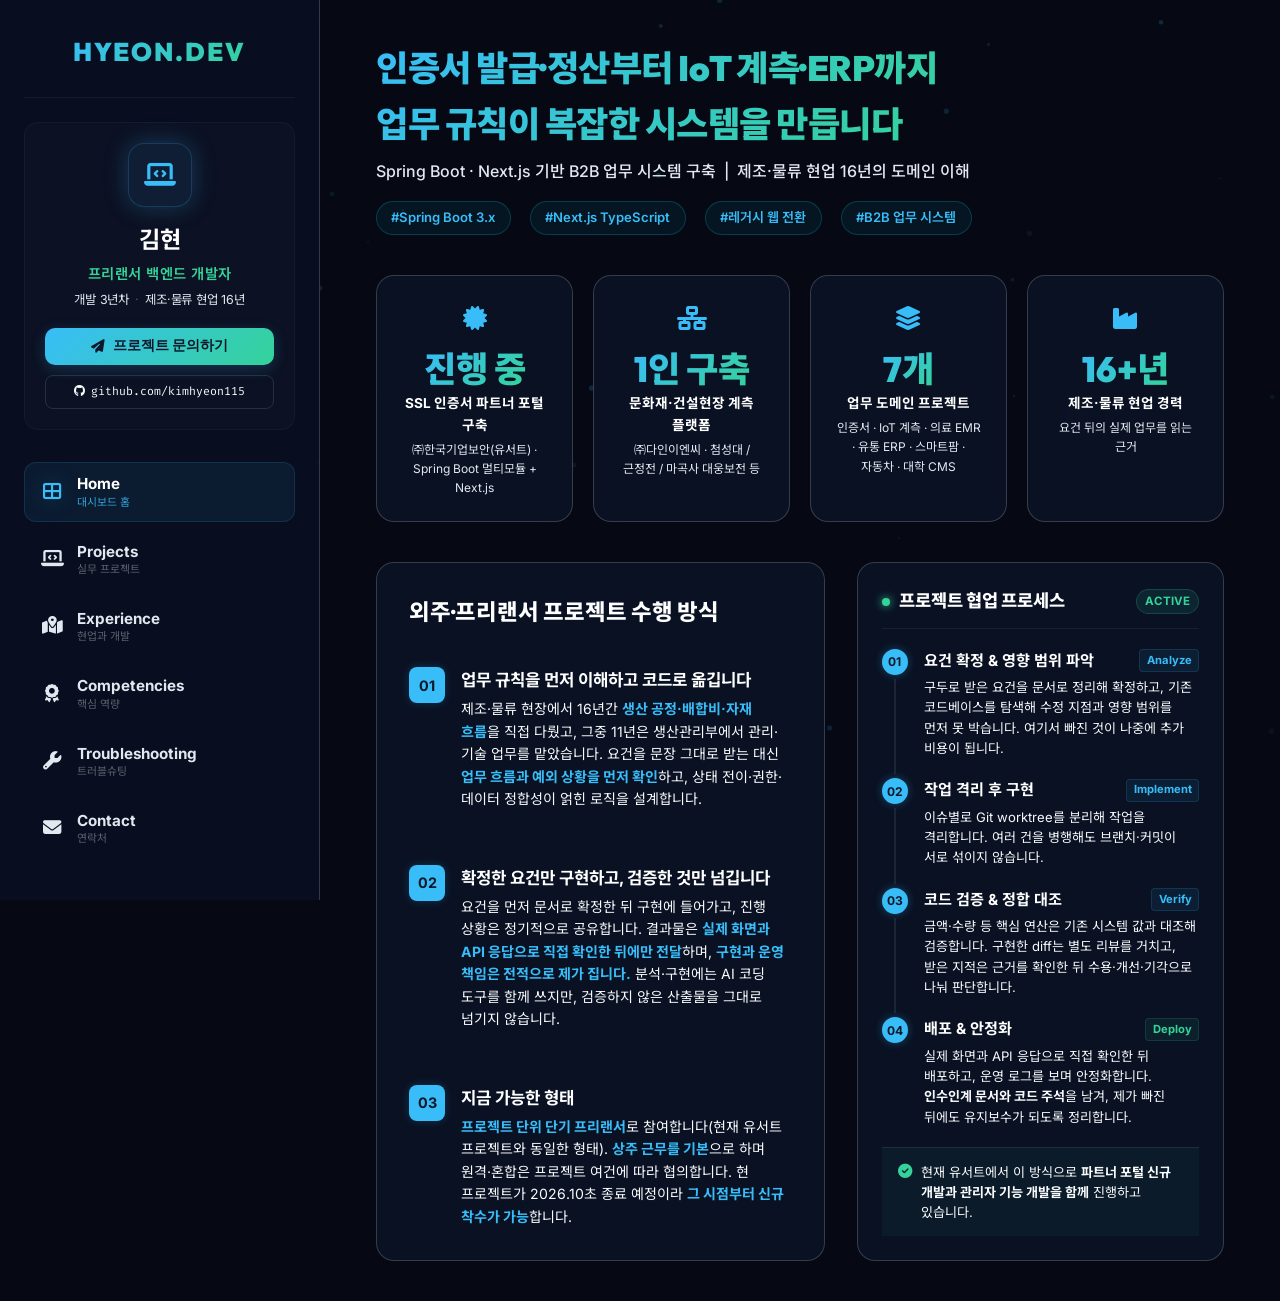
==== freelance.html @ 04245678 "feat: 프리랜서 수주용 포트폴리오 공개 및 루트 이동 대상 전환 - freelance.html: 프리랜서 수주용 포트폴리오를 공개한다.   정규직 지원용(fulltime.htm" ====
<!DOCTYPE html>
<html lang="ko">
<head>
    <meta charset="UTF-8">
    <meta name="viewport" content="width=device-width, initial-scale=1.0">
    <title>업무 시스템 백엔드 개발자 김현 · 프리랜서 포트폴리오</title>
    <!-- Google Fonts: Inter & Outfit & Noto Sans KR -->
    <link rel="preconnect" href="https://fonts.googleapis.com">
    <link rel="preconnect" href="https://fonts.gstatic.com" crossorigin>
    <link href="https://fonts.googleapis.com/css2?family=Inter:wght@300;400;500;600;700&family=Noto+Sans+KR:wght@300;400;500;700&family=Outfit:wght@400;600;800&display=swap" rel="stylesheet">
    <!-- FontAwesome for Icons -->
    <link rel="stylesheet" href="https://cdnjs.cloudflare.com/ajax/libs/font-awesome/6.4.0/css/all.min.css">
    <meta name="description" content="제조·물류 현업 16년의 도메인 이해를 바탕으로 Spring Boot·Next.js 기반 B2B 업무 시스템을 구축하는 프리랜서 백엔드 개발자 김현입니다. ERP·MES·IoT 계측·레거시 웹 전환 프로젝트를 수행합니다.">
    <link rel="canonical" href="https://kimhyeon115.github.io/portfolio/freelance.html">
    <link rel="stylesheet" href="style.css?v=8.8">
</head>
<body>
    <!-- Background Canvas for Neural Network Effect -->
    <canvas id="neural-canvas"></canvas>

    <!-- Mobile Sidebar Backdrop (dim overlay behind open sidebar) -->
    <div class="mobile-sidebar-backdrop"></div>

    <!-- App Container -->
    <div class="app-container">
        
        <!-- Sidebar -->
        <aside class="sidebar">
            <div class="sidebar-logo-area">
                <div class="profile-logo">HYEON.DEV</div>
            </div>
            
            <div class="sidebar-profile">
                <div class="profile-avatar-box">
                    <i class="fas fa-laptop-code"></i>
                </div>
                <div class="profile-name">김현</div>
                <div class="profile-title">프리랜서 백엔드 개발자</div>
                <div class="profile-career">개발 3년차 <span>·</span> 제조·물류 현업 16년</div>
                <button id="email-inquiry-btn" class="sidebar-download-btn">
                    <i class="fas fa-paper-plane"></i> 프로젝트 문의하기
                </button>
                <a href="https://github.com/kimhyeon115" target="_blank" rel="noopener noreferrer" class="sidebar-github-link">
                    <i class="fab fa-github"></i> github.com/kimhyeon115
                </a>
            </div>
            
            <nav class="sidebar-menu">
                <a href="#hero" class="menu-link active">
                    <i class="fas fa-th-large"></i>
                    <span>
                        Home
                        <small>대시보드 홈</small>
                    </span>
                </a>
                <a href="#projects" class="menu-link">
                    <i class="fas fa-laptop-code"></i>
                    <span>
                        Projects
                        <small>실무 프로젝트</small>
                    </span>
                </a>
                <a href="#domain" class="menu-link">
                    <i class="fas fa-map-marked-alt"></i>
                    <span>
                        Experience
                        <small>현업과 개발</small>
                    </span>
                </a>
                <a href="#competencies" class="menu-link">
                    <i class="fas fa-award"></i>
                    <span>
                        Competencies
                        <small>핵심 역량</small>
                    </span>
                </a>
                <a href="#growth" class="menu-link">
                    <i class="fas fa-wrench"></i>
                    <span>
                        Troubleshooting
                        <small>트러블슈팅</small>
                    </span>
                </a>
                <a href="#contact" class="menu-link">
                    <i class="fas fa-envelope"></i>
                    <span>
                        Contact
                        <small>연락처</small>
                    </span>
                </a>
            </nav>
        </aside>

        <!-- Right Main Content Area -->
        <main class="main-content">
            
            <!-- Mobile Header / Top Bar -->
            <header class="mobile-topbar">
                <div class="mobile-logo">HYEON.DEV</div>
                <button class="mobile-menu-toggle">
                    <i class="fas fa-bars"></i>
                </button>
            </header>

            <!-- Page 1: Dashboard Home -->
            <section id="hero" class="content-section active">
                <div class="section-header">
                    <h1 class="section-title">인증서 발급·정산부터 IoT 계측·ERP까지<br>업무 규칙이 복잡한 시스템을 만듭니다</h1>
                    <div class="section-subtitle">Spring Boot · Next.js 기반 B2B 업무 시스템 구축 &nbsp;|&nbsp; 제조·물류 현업 16년의 도메인 이해</div>
                    <div class="badge-container" style="margin-top: 1rem;">
                        <span class="tag-badge">#Spring Boot 3.x</span>
                        <span class="tag-badge">#Next.js TypeScript</span>
                        <span class="tag-badge">#레거시 웹 전환</span>
                        <span class="tag-badge">#B2B 업무 시스템</span>
                    </div>
                </div>

                <!-- KPI stats-grid (4 cards) -->
                <div class="stats-grid">
                    <div class="stat-card glass-card">
                        <div class="stat-icon"><i class="fas fa-certificate"></i></div>
                        <div class="stat-number">진행 중</div>
                        <div class="stat-label">SSL 인증서 파트너 포털 구축</div>
                        <div class="stat-desc">㈜한국기업보안(유서트) · Spring Boot 멀티모듈 + Next.js</div>
                    </div>
                    <div class="stat-card glass-card">
                        <div class="stat-icon"><i class="fas fa-network-wired"></i></div>
                        <div class="stat-number">1인 구축</div>
                        <div class="stat-label">문화재·건설현장 계측 플랫폼</div>
                        <div class="stat-desc">㈜다인이엔씨 · 첨성대 / 근정전 / 마곡사 대웅보전 등</div>
                    </div>
                    <div class="stat-card glass-card">
                        <div class="stat-icon"><i class="fas fa-layer-group"></i></div>
                        <div class="stat-number">7개</div>
                        <div class="stat-label">업무 도메인 프로젝트</div>
                        <div class="stat-desc">인증서 · IoT 계측 · 의료 EMR · 유통 ERP · 스마트팜 · 자동차 · 대학 CMS</div>
                    </div>
                    <div class="stat-card glass-card">
                        <div class="stat-icon"><i class="fas fa-industry"></i></div>
                        <div class="stat-number">16+년</div>
                        <div class="stat-label">제조·물류 현업 경력</div>
                        <div class="stat-desc">요건 뒤의 실제 업무를 읽는 근거</div>
                    </div>
                </div>

                <!-- Home Split Section (Strategy & Roadmap) -->
                <div class="home-split">
                    <!-- Left: Core Strategy Card -->
                    <div class="branding-card glass-card">
                        <h3>외주·프리랜서 프로젝트 수행 방식</h3>
                        <div class="strategy-list">
                            <div class="strategy-item">
                                <div class="strat-number-badge">01</div>
                                <div class="strategy-item-details">
                                    <h4>업무 규칙을 먼저 이해하고 코드로 옮깁니다</h4>
                                    <p>제조·물류 현장에서 16년간 <strong>생산 공정·배합비·자재 흐름</strong>을 직접 다뤘고, 그중 11년은 생산관리부에서 관리·기술 업무를 맡았습니다. 요건을 문장 그대로 받는 대신 <strong>업무 흐름과 예외 상황을 먼저 확인</strong>하고, 상태 전이·권한·데이터 정합성이 얽힌 로직을 설계합니다.</p>
                                </div>
                            </div>
                            <div class="strategy-item">
                                <div class="strat-number-badge">02</div>
                                <div class="strategy-item-details">
                                    <h4>확정한 요건만 구현하고, 검증한 것만 넘깁니다</h4>
                                    <p>요건을 먼저 문서로 확정한 뒤 구현에 들어가고, 진행 상황은 정기적으로 공유합니다. 결과물은 <strong>실제 화면과 API 응답으로 직접 확인한 뒤에만 전달</strong>하며, <strong>구현과 운영 책임은 전적으로 제가 집니다.</strong> 분석·구현에는 AI 코딩 도구를 함께 쓰지만, 검증하지 않은 산출물을 그대로 넘기지 않습니다.</p>
                                </div>
                            </div>
                            <div class="strategy-item">
                                <div class="strat-number-badge">03</div>
                                <div class="strategy-item-details">
                                    <h4>지금 가능한 형태</h4>
                                    <p><strong>프로젝트 단위 단기 프리랜서</strong>로 참여합니다(현재 유서트 프로젝트와 동일한 형태). <strong>상주 근무를 기본</strong>으로 하며 원격·혼합은 프로젝트 여건에 따라 협의합니다. 현 프로젝트가 2026.10초 종료 예정이라 <strong>그 시점부터 신규 착수가 가능</strong>합니다.</p>
                                </div>
                            </div>
                        </div>
                    </div>

                    <!-- Right: Interactive Roadmap Widget -->
                    <div class="roadmap-widget glass-card">
                        <div class="roadmap-header">
                            <div class="roadmap-status-dot"></div>
                            <h4>프로젝트 협업 프로세스</h4>
                            <span class="roadmap-badge">Active</span>
                        </div>
                        <div class="roadmap-body">
                            <div class="roadmap-step">
                                <div class="step-icon-col">
                                    <div class="step-num-circle done">01</div>
                                    <div class="step-connector"></div>
                                </div>
                                <div class="step-content">
                                    <div class="step-header-row">
                                        <h5>요건 확정 &amp; 영향 범위 파악</h5>
                                        <span class="status-pill status-done">Analyze</span>
                                    </div>
                                    <p>구두로 받은 요건을 문서로 정리해 확정하고, 기존 코드베이스를 탐색해 수정 지점과 영향 범위를 먼저 못 박습니다. 여기서 빠진 것이 나중에 추가 비용이 됩니다.</p>
                                </div>
                            </div>
                            <div class="roadmap-step">
                                <div class="step-icon-col">
                                    <div class="step-num-circle done">02</div>
                                    <div class="step-connector"></div>
                                </div>
                                <div class="step-content">
                                    <div class="step-header-row">
                                        <h5>작업 격리 후 구현</h5>
                                        <span class="status-pill status-done">Implement</span>
                                    </div>
                                    <p>이슈별로 Git worktree를 분리해 작업을 격리합니다. 여러 건을 병행해도 브랜치·커밋이 서로 섞이지 않습니다.</p>
                                </div>
                            </div>
                            <div class="roadmap-step">
                                <div class="step-icon-col">
                                    <div class="step-num-circle done">03</div>
                                    <div class="step-connector"></div>
                                </div>
                                <div class="step-content">
                                    <div class="step-header-row">
                                        <h5>코드 검증 &amp; 정합 대조</h5>
                                        <span class="status-pill status-done">Verify</span>
                                    </div>
                                    <p>금액·수량 등 핵심 연산은 기존 시스템 값과 대조해 검증합니다. 구현한 diff는 별도 리뷰를 거치고, 받은 지적은 근거를 확인한 뒤 수용·개선·기각으로 나눠 판단합니다.</p>
                                </div>
                            </div>
                            <div class="roadmap-step">
                                <div class="step-icon-col">
                                    <div class="step-num-circle done">04</div>
                                </div>
                                <div class="step-content">
                                    <div class="step-header-row">
                                        <h5>배포 &amp; 안정화</h5>
                                        <span class="status-pill status-ready">Deploy</span>
                                    </div>
                                    <p>실제 화면과 API 응답으로 직접 확인한 뒤 배포하고, 운영 로그를 보며 안정화합니다. <strong>인수인계 문서와 코드 주석</strong>을 남겨, 제가 빠진 뒤에도 유지보수가 되도록 정리합니다.</p>
                                </div>
                            </div>
                        </div>
                        <div class="pipeline-outcome">
                            <i class="fas fa-circle-check"></i>
                            <p>현재 유서트에서 이 방식으로 <strong>파트너 포털 신규 개발과 관리자 기능 개발을 함께</strong> 진행하고 있습니다.</p>
                        </div>
                    </div>
                </div>
            </section>

            <!-- Page 2: Competencies & Skills -->
            <section id="competencies" class="content-section">
                <div class="section-header">
                    <h2 class="section-title">Competencies & Skills</h2>
                    <div class="section-subtitle">복잡한 업무 규칙을 다루는 개발 역량과 AI 기반 작업 방식</div>
                </div>

                <div class="competency-grid">
                    <div class="competency-card glass-card">
                        <div class="comp-icon-box"><i class="fas fa-diagram-project"></i></div>
                        <div class="comp-details">
                            <h4>상태 전이·권한 분기 설계 (B2B 플랫폼)</h4>
                            <p>SSL/TLS 인증서 발급·갱신·정산처럼 <strong>진행 단계와 권한에 따라 처리 흐름이 달라지는 업무</strong>를 Spring Boot 멀티모듈 구조로 구현합니다. 외부 인증기관 연동 상태와 내부 주문 상태를 분리해 판정 기준을 한 곳에 두고, 여러 화면에 걸쳐 어긋나던 값은 서비스·SQL 계층까지 추적해 기준을 일치시킵니다.</p>
                        </div>
                    </div>
                    <div class="competency-card glass-card">
                        <div class="comp-icon-box"><i class="fas fa-robot"></i></div>
                        <div class="comp-details">
                            <h4>인수인계 없는 시스템 파악·복원</h4>
                            <p>외주는 대개 <strong>남이 만든 것을 이어받는 일</strong>입니다. 설계 명세도 인수인계도 없는 상태를 여러 번 겪었습니다 — EMR은 원본 C# 로직과 대조해 동작하지 않던 코드를 복구했고, ERP는 <strong>원본 소스가 없어 실행 프로그램을 직접 조작해 보며</strong> 업무 규칙을 되살렸습니다. 문서가 없다는 전제로 접근합니다.</p>
                        </div>
                    </div>
                    <div class="competency-card glass-card">
                        <div class="comp-icon-box"><i class="fas fa-industry"></i></div>
                        <div class="comp-details">
                            <h4>현업 도메인 시너지 (제조·물류/B2B)</h4>
                            <p>제조 현장 생산과 물류센터 입출고를 직접 수행하고, <strong>생산관리부에서 11년간 생산·관리·기술 업무</strong>를 맡았습니다. 그래서 현업이 쓰는 용어와 공정 순서를 통역 없이 이해하고, 설비 엔지니어·현장 담당자와 바로 이야기가 됩니다. 요건을 문장으로만 받지 않고 <strong>실제 사용자가 그 화면에서 무엇을 하는지</strong>를 기준으로 로직을 설계합니다.</p>
                        </div>
                    </div>
                    <div class="competency-card glass-card">
                        <div class="comp-icon-box"><i class="fas fa-database"></i></div>
                        <div class="comp-details">
                            <h4>데이터 아키텍처 및 쿼리 최적화</h4>
                            <p>비정규화된 대용량 센서·계측 데이터베이스를 정규화된 관계형 모델로 재설계하여 <strong>데이터 정합성을 확보</strong>합니다. 복합 인덱스(Composite Index) 및 실행 계획 분석을 통해 대용량 수치 조회 쿼리의 응답 시간을 크게 단축합니다.</p>
                        </div>
                    </div>
                    <div class="competency-card glass-card">
                        <div class="comp-icon-box"><i class="fas fa-network-wired"></i></div>
                        <div class="comp-details">
                            <h4>분산 수집 및 인프라 현대화</h4>
                            <p>현장 계측 PC와 LTE 로거에 흩어져 있는 원천 데이터를 <strong>Node-RED 기반 ETL 파이프라인</strong>으로 수집·파싱해 수집 API로 넘기는 구조를 구축했습니다. 설비에서 넘어오는 <strong>16진수 raw 데이터를 프로토콜 규칙에 따라 변환</strong>하고, 중복·예외 상황에서도 적재가 끊기지 않도록 처리합니다. Nginx 멀티테넌시로 현장별 개별 배포 구조를 단일 패키지로 통합했습니다.</p>
                        </div>
                    </div>
                    <div class="competency-card glass-card">
                        <div class="comp-icon-box"><i class="fas fa-sync-alt"></i></div>
                        <div class="comp-details">
                            <h4>레거시 현대화 및 웹 마이그레이션</h4>
                            <p>C# 데스크톱 프로그램과 구조가 복잡한 JSP 레거시를 <strong>Spring Boot·Node.js 등 표준 웹 아키텍처로 전환</strong>합니다. 특정 PC 환경에 묶여 있던 클라이언트를 <strong>브라우저에서 동작하는 웹으로 이관</strong>하고, 현장별로 따로 배포하던 구조는 <strong>Nginx 멀티테넌시 단일 패키지로 통합</strong>했습니다. 전환 후에는 기존 시스템의 결과와 <strong>값을 대조해 정합성을 확인</strong>한 뒤 넘깁니다.</p>
                        </div>
                    </div>
                    <div class="competency-card glass-card">
                        <div class="comp-icon-box"><i class="fas fa-calculator"></i></div>
                        <div class="comp-details">
                            <h4>정밀 정산 및 비즈니스 트랜잭션 설계</h4>
                            <p>의료 수가 수납, 인증서 발급·공급가 정산처럼 원 단위가 정확히 맞아야 하는 트랜잭션을 설계합니다. <strong>부동 소수점 대신 고정 소수점(Decimal) 타입</strong>을 적용하고, 이미 확정된 금액은 재계산 대신 원천 값을 그대로 사용해 누적 오차가 생기지 않도록 설계합니다.</p>
                        </div>
                    </div>
                    <div class="competency-card glass-card">
                        <div class="comp-icon-box"><i class="fas fa-shield-alt"></i></div>
                        <div class="comp-details">
                            <h4>서버 보안 및 민감정보 노출 통제</h4>
                            <p>Fail2ban과 방화벽 정책을 연동해 포트 스캔·Brute-Force 등 반복 접근을 <strong>로그 패턴 기반으로 탐지·차단</strong>하고, 액세스 로그 분석으로 비정상 호출 급증 인시던트에 대응합니다. 계정이 하드코딩돼 있던 레거시를 <strong>DB 기반 인증으로 전환하고, 모든 요청에 인터셉터 접근 통제를 직접 구현</strong>했으며, <strong>API 응답 직렬화 단계에 개인정보 마스킹 계층</strong>을 두어 민감 정보 노출 경로를 차단했습니다.</p>
                        </div>
                    </div>
                </div>

                <div class="skills-title-bar">Technical Stacks</div>
                <div class="skills-grid">
                    <div class="skill-category-card glass-card">
                        <div class="category-header">
                            <span class="category-indicator backend"></span>
                            <h4>Backend</h4>
                        </div>
                        <p class="category-desc">Java/Spring Boot 및 Node.js 기반 비즈니스 로직 및 API 설계</p>
                        <div class="skills-list">
                            <span class="skill-chip"><i class="fab fa-java color-java"></i> Java</span>
                            <span class="skill-chip"><i class="fas fa-leaf color-spring"></i> Spring Boot</span>
                            <span class="skill-chip"><i class="fab fa-node-js color-node"></i> Node.js (Express)</span>
                            <span class="skill-chip">MyBatis</span>
                            <span class="skill-chip">JPA (개인 프로젝트)</span>
                            <span class="skill-chip"><i class="fab fa-python color-python"></i> Python (교육 과정)</span>
                            <span class="skill-chip">RESTful API</span>
                            <span class="skill-chip"><i class="fab fa-windows color-csharp"></i> C# 소스 분석</span>
                            <span class="skill-chip">Maven</span>
                            <span class="skill-chip">JSP</span>
                        </div>
                    </div>
                    <div class="skill-category-card glass-card">
                        <div class="category-header">
                            <span class="category-indicator database"></span>
                            <h4>Database & Storage</h4>
                        </div>
                        <p class="category-desc">대용량 계측 데이터 정규화 설계, 인덱스·조인 튜닝, Redis 세션</p>
                        <div class="skills-list">
                            <span class="skill-chip"><i class="fas fa-database color-db"></i> MariaDB</span>
                            <span class="skill-chip"><i class="fas fa-database color-db"></i> MySQL</span>
                            <span class="skill-chip"><i class="fas fa-database color-db"></i> OracleDB (교육 과정)</span>
                            <span class="skill-chip"><i class="fas fa-database color-db"></i> Tibero</span>
                            <span class="skill-chip">ERD 설계</span>
                            <span class="skill-chip"><i class="fas fa-bolt color-db"></i> Redis</span>
                            <span class="skill-chip">DB Job / 프로시저</span>
                        </div>
                    </div>
                    <div class="skill-category-card glass-card">
                        <div class="category-header">
                            <span class="category-indicator middleware"></span>
                            <h4>Middleware / Infra / Tools</h4>
                        </div>
                        <p class="category-desc">설비 신호 수집, 인프라 보안/장애 대응 및 자동화 툴셋</p>
                        <div class="skills-list">
                            <span class="skill-chip"><i class="fas fa-project-diagram color-spring"></i> Node-RED</span>
                            <span class="skill-chip"><i class="fas fa-server color-node"></i> Nginx</span>
                            <span class="skill-chip"><i class="fas fa-server color-java"></i> Apache Tomcat</span>
                            <span class="skill-chip"><i class="fab fa-linux color-linux"></i> Linux (CentOS/Ubuntu)</span>
                            <span class="skill-chip">쉘 & 배치 스크립트</span>
                            <span class="skill-chip"><i class="fas fa-network-wired color-ts"></i> PLC 데이터 파싱</span>
                            <span class="skill-chip"><i class="fas fa-shield-alt"></i> 서버 보안 / 접근제어</span>
                            <span class="skill-chip"><i class="fas fa-chart-line"></i> 서버 관제 / 로그 관리</span>
                            <span class="skill-chip">SSO 연동</span>
                            <span class="skill-chip"><i class="fab fa-git-alt color-git"></i> Git / GitLab</span>
                            <span class="skill-chip"><i class="fas fa-code-branch color-git"></i> Jenkins</span>
                            <span class="skill-chip"><i class="fas fa-shield-alt color-ts"></i> Fail2ban · 방화벽 정책</span>
                        </div>
                    </div>
                    <div class="skill-category-card glass-card">
                        <div class="category-header">
                            <span class="category-indicator frontend-cat"></span>
                            <h4>Frontend</h4>
                        </div>
                        <p class="category-desc">MES·ERP·EMR 및 관리자/파트너 화면의 직관적인 대시보드 구현</p>
                        <div class="skills-list">
                            <span class="skill-chip"><i class="fab fa-js color-js"></i> JavaScript</span>
                            <span class="skill-chip"><i class="fab fa-js color-ts"></i> TypeScript</span>
                            <span class="skill-chip">jQuery</span>
                            <span class="skill-chip"><i class="fab fa-react color-react"></i> React · Next.js</span>
                            <span class="skill-chip">Thymeleaf</span>
                            <span class="skill-chip"><i class="fab fa-html5 color-html"></i> HTML5/CSS3</span>
                            <span class="skill-chip">EJS</span>
                            <span class="skill-chip">Axios</span>
                        </div>
                    </div>
                </div>
            </section>

            <!-- Page 3: Domain Synergy -->
            <section id="domain" class="content-section">
                <div class="section-header">
                    <h2 class="section-title">Experience & Domain</h2>
                    <div class="section-subtitle">현장 실무 경력과 IT 개발 역량의 융합</div>
                </div>

                <div class="domain-intro-card glass-card">
                    <p>
                        현장 없이 문서만으로는 놓치기 쉬운 <strong>생산 공정 흐름, 설비 운전과 공정 제어, 배합비·자재 구성(BOM)과 로트 이력, 물류 재고 추적</strong>을 실제 현업 실무자로서 체득했고, <strong>의료 수가·정밀 수납 계산</strong>은 EMR 프로젝트를 통해 익혔습니다. 현장에서 쓰는 언어를 그대로 이해하기 때문에, 요건을 문장으로만 받지 않고 업무 흐름과 예외 상황까지 확인한 뒤 설계에 반영합니다.
                    </p>
                </div>

                <div class="twotrack-timeline">
                    <!-- Left Column: IT 개발 실무 이력 -->
                    <div class="timeline-track-col">
                        <div class="track-header">
                            <i class="fas fa-code"></i>
                            <h3>IT 개발 실무 이력</h3>
                            <span class="track-desc">2023.08~현재</span>
                        </div>

                        <!-- Block 0: 유서트 (진행 중) -->
                        <div class="timeline-block">
                            <div class="tl-time">2026.07 ~ 2026.10 (예정)</div>
                            <div class="tl-content glass-card">
                                <div class="tl-icon-box"><i class="fas fa-certificate"></i></div>
                                <h4>SSL/TLS 인증서 파트너 포털 구축 및 백엔드 개선 <span class="tl-status-badge">진행 중</span></h4>
                                <span class="tl-comp">㈜이브레인소프트 (고객사: ㈜한국기업보안 / 유서트)</span>
                                <p style="line-height: 1.7; font-size: 0.88rem;">
                                    Java 17·Spring Boot 3.2 멀티모듈 백엔드와 Next.js(TypeScript) 파트너 포털을 함께 담당하는 풀스택 개발.<br>
                                    • <strong>파트너 포털 신규 화면 개발</strong>: 기존 관리자 화면의 인증서 발급·갱신·재발급·정산 업무 흐름을 파트너 권한 체계와 사용 시나리오에 맞게 재구성해 Next.js·TypeScript로 구현.<br>
                                    • <strong>담당 범위 확장</strong>: 계약 범위인 파트너 영역 외에 <strong>관리자(어드민) 기능 개발까지 함께 지원</strong>하며 프로젝트 전반의 요청을 처리.<br>
                                    • <strong>상태 전이·권한 분기 구현</strong>: 인증서 발급 단계와 외부 인증기관 연동 진행 상태에 따라 기능 노출과 처리 흐름이 달라지는 로직을 Spring Boot 멀티모듈 구조에 맞춰 개발.<br>
                                    • <strong>데이터 정합성 개선</strong>: 여러 화면에 걸쳐 금액·귀속 범위가 어긋나던 문제를 SQL과 서비스 계층까지 추적해 판정 기준을 단일화하고 전 구간에 일괄 반영.<br>
                                    • <strong>다수 이슈 병행 처리 체계</strong>: Git worktree로 이슈별 작업을 격리해 여러 건을 동시에 진행하고 Jenkins로 개발·스테이지 환경에 배포. 요건 분석·구현·교차 검토에는 AI 코딩 도구(Claude Code·Codex·Grok)를 함께 활용.
                                </p>
                                <div class="tl-outcome">
                                    <i class="fas fa-check-circle"></i>
                                    <span>핵심 성과: 파트너 업무 흐름 구현 및 화면 간 데이터 정합 기준 단일화</span>
                                </div>
                            </div>
                        </div>

                        <!-- Block 1: 앤드와이즈 -->
                        <div class="timeline-block">
                            <div class="tl-time">2026.04 ~ 2026.06</div>
                            <div class="tl-content glass-card">
                                <div class="tl-icon-box"><i class="fas fa-screwdriver-wrench"></i></div>
                                <h4>대학 통합 CMS 기술지원 및 요건별 기능 커스터마이징</h4>
                                <span class="tl-comp">㈜앤드와이즈</span>
                                <p style="line-height: 1.7; font-size: 0.88rem;">
                                    Spring MVC(Controller·Service·Mapper)·MyBatis·JSP·Maven 기반 대형 CMS 솔루션의 기술지원과 요건별 기능 커스터마이징, 인프라 관리.<br>
                                    • <strong>서버 부하 인시던트 탐지·대응</strong>: 특정 게시판 대상 대용량 첨부파일 반복 다운로드로 서버 CPU 부하가 급증한 장애를 액세스 로그 분석으로 원인 규명하고 대응. 디스크 용량 관리를 위한 서버 로그 로테이션(Log Rotation) 셋업.<br>
                                    • <strong>예약 기능 요건 대응</strong>: 솔루션에 구현돼 있던 강의실·시설물 예약 기능을 해당 학교 요건에 맞게 조정. 예약 라이프사이클과 예약 불가 기간 제어가 요건대로 동작하도록 수정하고, 타 대학의 유사 구현을 참고해 오류를 정정.<br>
                                    • <strong>SSO 연동 및 맞춤 기능 개발</strong>: 솔루션 자체 SSO와 학교 전용 SSO 사이의 연결 구간 작업(SSO 자체 구현이 아닌 연동 담당), 게시판 유형별 커스텀 위젯 개발.<br>
                                    • <strong>준공공기관 보안/WA 대응</strong>: 대학교 보안 기준에 따른 서버 접근 제어 및 정기 웹 취약점 패치 적용. 웹 접근성(WA)은 <strong>외부 진단 결과를 받아 지적 항목을 교정</strong>.<br>
                                    • <strong>AI 코딩 도구 활용</strong>: Claude Code 등 터미널 기반 AI 에이전트를 활용해 대형 CMS 레거시 소스를 분석하고 오류 디버깅 속도를 단축.
                                </p>
                                <div class="tl-outcome">
                                    <i class="fas fa-check-circle"></i>
                                    <span>핵심 성과: 서버 부하 인시던트 원인 규명·대응 및 학교 요건별 기능 커스터마이징</span>
                                </div>
                            </div>
                        </div>

                        <!-- Block 2: 다인이엔씨 -->
                        <div class="timeline-block">
                            <div class="tl-time">2025.02 ~ 2026.02</div>
                            <div class="tl-content glass-card">
                                <div class="tl-icon-box"><i class="fas fa-network-wired"></i></div>
                                <h4>국가지정 문화재·건설현장 계측 모니터링 시스템 전면 재구축</h4>
                                <span class="tl-comp">㈜다인이엔씨</span>
                                <p style="line-height: 1.7; font-size: 0.88rem;">
                                    경주 첨성대·경복궁 근정전·공주 마곡사 대웅보전 등 국가지정 문화재와 도심 건설현장의 구조 안전 계측 시스템. 구조가 얽힌 JSP 레거시와 계정 하드코딩 문제를 확인하고 전면 개편을 직접 제안해 <strong>사내 유일 개발자로 전 현장을 담당</strong>해 재구축.<br>
                                    • <strong>아키텍처 현대화</strong>: 기존 현장별 Tomcat 개별 WAS 배포 방식을 Nginx 리버스 프록시 및 Spring Boot 단일 JAR 기반 멀티테넌시(서브도메인 분기) 구조로 통합 전환.<br>
                                    • <strong>DB 정규화 및 정밀 연산</strong>: 파이프(|) 구분자 문자열 컬럼을 Decimal 타입으로 재설계 및 3차 정규화 수행, 센서 물리 신호(mV)의 보정 공식 실시간 변환 엔진 구현.<br>
                                    • <strong>수집 파이프라인 자동화</strong>: 외주 수집기를 대체하여 3대 PC 내 이기종 벤더 CSV 파일들을 통합 파싱 및 배치 업로드하는 Node-RED 자동화 프로세스 구축.<br>
                                    • <strong>인증·접근 통제 재구축</strong>: 계정이 소스에 하드코딩돼 있던 구조를 <strong>DB 기반 인증으로 전환</strong>하고, 모든 요청이 인터셉터를 거치도록 구성해 화면·기능별 접근 권한을 분기.<br>
                                    • <strong>관제 편의 기능</strong>: 관리자 전용 설정 콘솔 구현, 임계값 초과 시 SMS 자동 발송 기능 구축.<br>
                                    • <strong>대용량 쿼리 최적화</strong>: 천만 건 단위 계측 데이터 조회 병목 해결을 위한 SQL 조인 튜닝 및 인덱스 설계.
                                </p>
                                <div class="tl-outcome">
                                    <i class="fas fa-check-circle"></i>
                                    <span>핵심 성과: 계측 데이터 정합성 확보 및 대용량 조회 10초대 → 3초대 단축</span>
                                </div>
                            </div>
                        </div>

                        <!-- Block 3: 림팩토리 -->
                        <div class="timeline-block">
                            <div class="tl-time">2024.08 ~ 2024.12</div>
                            <div class="tl-content glass-card">
                                <div class="tl-icon-box"><i class="fas fa-file-medical"></i></div>
                                <h4>의원급 EMR 웹 마이그레이션 및 빌링 엔진 개발</h4>
                                <span class="tl-comp">림팩토리</span>
                                <p style="line-height: 1.7; font-size: 0.88rem;">
                                    인수인계와 설계 명세가 없는 상태에서(원본 C# 소스는 확보) C# 데스크톱 레거시 기반 EMR 시스템을 Node.js 웹으로 전환한 풀스택 개발.<br>
                                    • <strong>AI 변환 코드 복원</strong>: 인계받은 자바스크립트 코드가 AI 자동 변환 산출물이라 실행되지 않는 상태였고, <strong>원본 C# 비즈니스 로직과 대조</strong>하며 정상 동작하는 Node.js 코드로 복구.<br>
                                    • <strong>의료 워크플로우 구현</strong>: 접수 → 진료 → 수납으로 이어지는 의원급 EMR 핵심 업무 흐름을 파악하고 웹으로 이관.<br>
                                    • <strong>수가 계산 엔진 복구</strong>: 환자별 건강보험 적용 여부, 특정 질병코드 매핑 등 복잡한 수가 가산 규칙에 기반한 수납 계산 로직 전면 검증 및 복구.<br>
                                    • <strong>원내 문서 출력 시스템</strong>: 원내 처방전, 환자 개인정보 수집/활용 동의서 등 다양한 규격 문서의 실시간 출력 서식 개발.<br>
                                    • <strong>의료 개인정보 보안</strong>: API 요청/응답 과정에서 환자 민감 정보 노출 취약점 식별 및 마스킹 데이터 처리(DTO 설계) 적용.
                                </p>
                                <div class="tl-outcome">
                                    <i class="fas fa-check-circle"></i>
                                    <span>핵심 성과: 환자 민감정보 응답 마스킹 적용 및 수가 빌링 금액 원 단위 대조 검증</span>
                                </div>
                            </div>
                        </div>

                        <!-- Block 4: 세인티 PJT 3 -->
                        <div class="timeline-block">
                            <div class="tl-time">2024.01 ~ 2024.05</div>
                            <div class="tl-content glass-card">
                                <div class="tl-icon-box"><i class="fas fa-file-invoice-dollar"></i></div>
                                <h4>소상공인 통합 ERP 웹 전환 (프론트엔드 전체 담당)</h4>
                                <span class="tl-comp">㈜세인티</span>
                                <p style="line-height: 1.7; font-size: 0.88rem;">
                                    소상공인 타깃의 C# 데스크톱 ERP를 웹으로 전환하는 프로젝트에서 <strong>프론트엔드 전체를 담당</strong>.<br>
                                    • <strong>SMWP 기반 업무 화면 구축</strong>: 세인티가 라이선스를 보유한 로우코드 플랫폼 SMWP(Smart Web Platform, EasyUI·JavaScript 기반)와 자바스크립트를 연동하여, 매출·매입·재고·지출·계산서 등 그리드 데이터 테이블 중심의 복잡한 업무 화면 설계·구현.<br>
                                    • <strong>정산·통계 조회 화면</strong>: 일/주/월/분기/상하반기/연 단위 매출 추이 및 정산 집계 조회 화면 구현, 백엔드 집계 API 연동.<br>
                                    • <strong>인쇄·증빙 서식 개발</strong>: 영수증, 거래 명세서, 전자 계산서의 실시간 인쇄용 웹 출력 서식 개발.<br>
                                    • <strong>브라우저 호환 확보</strong>: 특정 환경에 묶여 있던 데스크톱 클라이언트를 주요 브라우저에서 동작하는 웹으로 이관 (모바일 앱은 별도 담당자 영역).
                                </p>
                                <div class="tl-outcome">
                                    <i class="fas fa-check-circle"></i>
                                    <span>핵심 성과: ERP 핵심 모듈 업무 화면의 전면 웹화 완료</span>
                                </div>
                            </div>
                        </div>

                        <!-- Block 5: 세인티 PJT 2 -->
                        <div class="timeline-block">
                            <div class="tl-time">2023.09 ~ 2023.12</div>
                            <div class="tl-content glass-card">
                                <div class="tl-icon-box"><i class="fas fa-seedling"></i></div>
                                <h4>버섯 스마트팜 MES 구축 (프론트엔드 전체 담당)</h4>
                                <span class="tl-comp">㈜세인티</span>
                                <p style="line-height: 1.7; font-size: 0.88rem;">
                                    버섯 스마트팜(명덕농산) 대상의 웹 기반 실시간 공정 모니터링 MES 프로젝트에서 <strong>프론트엔드 전체를 담당</strong>하고, 후반에는 Spring 백엔드를 인수인계받아 유지보수를 수행.<br>
                                    • <strong>설비 신호 기반 공정 이력 적재</strong>: 사내 PLC 통신 데몬과 웹 플랫폼(SMWP)이 공유하는 시스템 변수를 활용해, 공정 통과 센서 신호 실시간 감지 시 해당 시점의 계측 센서 로그를 특정 LOT 번호의 공정 이력 데이터로 자동 매핑 및 데이터베이스 저장.<br>
                                    • <strong>배양실 라이프사이클 관리</strong>: 물류창고형 배양실(Room) 공간의 유한 상태 기계(State Machine) 모델링 적용, 입고 → 14일 숙성 배양 → 출고 → 청소 필요 → 입고 가능의 순환 프로세스 제어 알고리즘 구현.<br>
                                    • <strong>실시간 환경 관제 및 경보</strong>: 이산화탄소, 온습도 센서 계측값 수집 및 한계 임계값 초과 발생 시 에러 로그 자동 적재 및 메인 대시보드 내 실시간 경보 알람 수량 배지 동적 렌더링.<br>
                                    • <strong>권한 등급별 화면 분기</strong>: 관리자 권한 등급에 따른 메뉴 노출 분기 처리 및 자재/배양실 환경 마스터 제어 어드민 화면 구현 (권한 체계 설계가 아닌 프론트 분기 담당).<br>
                                    • <strong>백엔드 인수인계</strong>: 프로젝트 후반 Spring 백엔드를 이관받아 유지보수와 일부 기능 추가 담당 (PLC 통신 모듈은 사내 보유 툴로 별도 담당자 영역).
                                </p>
                                <div class="tl-outcome">
                                    <i class="fas fa-check-circle"></i>
                                    <span>핵심 성과: 공정-LOT 자동 매핑 구현 및 배양 환경 관제 화면 구축</span>
                                </div>
                            </div>
                        </div>

                        <!-- Block 6: 세인티 PJT 1 -->
                        <div class="timeline-block">
                            <div class="tl-time">2023.08 ~ 2023.09</div>
                            <div class="tl-content glass-card">
                                <div class="tl-icon-box"><i class="fas fa-car"></i></div>
                                <h4>현대자동차 프레스 공정 설비 데이터 수집 플로우 개발</h4>
                                <span class="tl-comp">㈜세인티</span>
                                <p style="line-height: 1.7; font-size: 0.88rem;">
                                    현대오토에버 커스텀 Node-RED 플랫폼에서 현대자동차 프레스 공정 설비 데이터의 파싱·변환·적재 플로우(단일 캔버스 1건) 개발에 참여하고, 먼저 구축돼 있던 다른 공정 라인의 수집 플로우를 함께 유지보수.<br>
                                    • <strong>PLC raw 데이터 파싱·변환</strong>: 플랫폼이 제공하는 통신 노드를 설정해 Mitsubishi PLC 단말의 16진수 바이트 배열(Byte Array) 데이터를 수신하고, 프로토콜 규칙에 따라 10진수로 변환해 요건에 맞는 DB 레코드로 포맷팅하는 로직 구현 (<strong>통신 계층은 플랫폼 기본 기능</strong>).<br>
                                    • <strong>Tibero 적재 및 후처리 자동화</strong>: 프레스 공정 신규 구축분의 대용량 설비 로그를 <strong>Tibero</strong>에 고속 적재하는 배치(Batch) 인서트 구문을 설계하고, <strong>DB Job·프로시저</strong>로 적재 후 처리를 자동화. 네트워크·DB 예외 발생 시 수집 누락을 막는 재처리 루프(Retry Loop) 구현.<br>
                                    • <strong>기존 공정 라인 유지보수</strong>: 먼저 완료돼 있던 다른 공정의 수집 플로우(<strong>MariaDB</strong>)를 병행 유지보수하며 중복 적재 방지 처리와 장애 대응 수행.<br>
                                    • <strong>Node-RED 수집 경험 축적</strong>: 커스텀 노드 제어 방식을 익혔고, 이후 다인이엔씨에서 수집 파이프라인을 직접 구축할 때 그 경험을 활용.
                                </p>
                                <div class="tl-outcome">
                                    <i class="fas fa-check-circle"></i>
                                    <span>핵심 성과: 설비 로그 파싱·적재 로직 구현 및 중복·누락 방지 처리</span>
                                </div>
                            </div>
                        </div>

                        <!-- Block 7: 인천직업능력교육원 -->
                        <div class="timeline-block">
                            <div class="tl-time">2023.01 ~ 2023.06</div>
                            <div class="tl-content tl-highlight-edu glass-card">
                                <div class="tl-icon-box"><i class="fas fa-graduation-cap"></i></div>
                                <h4>자바 & 빅데이터 분석 기반 웹 개발자 육성과정 (NCS 국비 훈련 800시간) <span class="tl-status-badge tl-status-edu">교육과정</span></h4>
                                <span class="tl-comp">인천직업능력교육원 (NCS 800시간 과정)</span>
                                <p style="line-height: 1.7; font-size: 0.88rem;">
                                    NCS 전공교과(480시간) 및 비NCS 실무 과정(320시간) 포함 총 800시간의 정규 교육 과정 수료.<br>
                                    • <strong>Java & OOP / Swing</strong>: 자바 프로그래밍 언어 활용 및 서버프로그램 구현 학습, Java Swing 데스크톱 UI 설계 기술 습득 (다인이엔씨 로컬 PC 데이터 DB 업로드 툴 설계의 직접적 기술 기틀 마련).<br>
                                    • <strong>Database & SQL</strong>: RDB 설계(데이터베이스 구현) 및 SQL 최적화 활용 능력 훈련.<br>
                                    • <strong>Spring & Cloud Web Project</strong>: Spring Framework 기반 웹서비스 개발 및 오픈 API 연동 클라우드 웹 프로젝트 수행 (총 130시간 프로젝트).<br>
                                    • <strong>Python Big Data & ML</strong>: 파이썬 기반 데이터 수집/저장시스템 개발, 머신러닝 기반 데이터 분석 및 시각화 프로젝트 수행 (총 120시간 프로젝트).
                                </p>
                                <div class="tl-outcome">
                                    <i class="fas fa-graduation-cap"></i>
                                    <span>교육 이수: 백엔드 실무 개발자 기본 소양 및 데이터 분석 기초 이수</span>
                                </div>
                            </div>
                        </div>
                    </div>

                    <!-- Right Column: 제조·물류 현업 이력 -->
                    <div class="timeline-track-col">
                        <div class="track-header domain-track">
                            <i class="fas fa-industry"></i>
                            <h3>제조·물류 현업 이력</h3>
                            <span class="track-desc">16+ Years</span>
                        </div>
                        
                        <!-- Block 1: 아이세로미림 -->
                        <div class="timeline-block">
                            <div class="tl-time">2011.12 ~ 2022.10</div>
                            <div class="tl-content tl-highlight glass-card">
                                <div class="tl-icon-box"><i class="fas fa-flask"></i></div>
                                <h4>정밀 압출 공정 제어 및 로트(Lot) 이력 추적 관리</h4>
                                <span class="tl-comp">㈜아이세로미림 · 생산관리부 (생산·관리·기술)</span>
                                <p>화학 마스터배치 고온 압출 공정 및 클린룸 공조 환경 하의 고순도 포장 용기 <strong>압출 성형 생산 프로세스 관리</strong>. 원자재 구매부터 완제품 판매까지의 자체 생산-영업 공급망 흐름 통제. 제품별 고유 <strong>배합비와 자재 구성(BOM) 관리</strong> 및 <strong>로트(Lot) 이력 추적</strong>. 클린룸 항온항습 공조(HVAC), 진공펌프 압력, 냉각 설비(쿨링타워) 등 공장 전반의 <strong>유틸리티 설비(FMS)</strong> 동작 메커니즘 이해 및 공정 최적화 수행.</p>
                                <div class="tl-outcome">
                                    <i class="fas fa-cube"></i>
                                    <span>도메인 시너지: MES/FMS 데이터 모델링의 도메인 기반 확보</span>
                                </div>
                            </div>
                        </div>

                        <!-- Block 2: 동원LOEX -->
                        <div class="timeline-block">
                            <div class="tl-time">2008.05 ~ 2011.10</div>
                            <div class="tl-content tl-highlight glass-card">
                                <div class="tl-icon-box"><i class="fas fa-warehouse"></i></div>
                                <h4>다중 온도대 물류센터 입출고 현장 업무 (WMS 단말 사용)</h4>
                                <span class="tl-comp">동원LOEX</span>
                                <p>상온·저온·냉동 3대 보관 온도대 구역과 6단 고층 랙 로케이션 구조를 갖춘 대형 거점 물류센터의 <strong>입출고 현장 업무</strong>를 수행했습니다. PDA 단말로 바코드를 스캔해 로케이션 적재·이동을 등록하고, 채널별 발주에 따른 피킹과 <strong>선입선출(FIFO)</strong> 동선, 도크 배정·상차 출하까지의 흐름을 현장에서 직접 처리했습니다. <strong>전산 시스템을 사용자 입장에서 처음 접하며, 재고 데이터가 현장의 행위와 어떻게 연결되는지 이해하게 된 계기</strong>였습니다.</p>
                                <div class="tl-outcome">
                                    <i class="fas fa-cube"></i>
                                    <span>도메인 시너지: WMS·재고 시스템을 실제 사용자 관점에서 이해</span>
                                </div>
                            </div>
                        </div>

                        <!-- Block 3: 성환산업 -->
                        <div class="timeline-block">
                            <div class="tl-time">2006.01 ~ 2008.03</div>
                            <div class="tl-content tl-highlight glass-card">
                                <div class="tl-icon-box"><i class="fas fa-industry"></i></div>
                                <h4>사출 성형 현장 생산 및 원료·금형 교체 작업</h4>
                                <span class="tl-comp">성환산업 · 현장 생산</span>
                                <p>ABS 레진 사출 제조 공정 전주기(사출 → 사상 → QC → 포장 → 출고)의 <strong>현장 생산 업무</strong>를 수행했습니다. 사출 부산물과 불량 잔재물의 재가공(분쇄) 희석 비율을 배합 기준에 맞춰 투입하고, 원료 교체 시 이염 방지를 위한 호퍼/분쇄기 <strong>라인 클리어링(Line Clearing)</strong>과 폐기 원료(Scrap) 처리를 담당했습니다. 제품 규격 변경 시 금형 분리 및 냉각 배관 탈부착 등 <strong>Changeover 작업</strong> 수행.</p>
                                <div class="tl-outcome">
                                    <i class="fas fa-cube"></i>
                                    <span>도메인 시너지: 제조 공정의 실제 순서와 예외 상황을 현장에서 체득</span>
                                </div>
                            </div>
                        </div>
                    </div>
                </div>
            </section>

            <!-- Page 4: Projects -->
            <section id="projects" class="content-section">
                <div class="section-header">
                    <h2 class="section-title">Projects</h2>
                    <div class="section-subtitle">가장 최근 실무부터 — 무엇을 어떤 기술로 만들었는지</div>
                </div>

                <div class="projects-container">

                    <!-- Current Engagement Brief: UCERT (text-only, not a screenshot project card) -->
                    <div class="current-engagement-brief glass-card">
                        <div class="brief-header project-card-header">
                            <span class="project-period">2026.07 ~ 2026.10 (예정) | ㈜이브레인소프트</span>
                            <h3>SSL/TLS 인증서 파트너 포털 구축 및 백엔드 개선</h3>
                            <span class="brief-client">고객사 ㈜한국기업보안 (유서트)</span>
                            <div class="project-badges">
                                <span class="badge-role badge-ongoing">진행 중</span>
                                <span class="badge-role">풀스택 담당</span>
                                <span class="badge-outcome">Spring Boot 3.2 멀티모듈</span>
                                <span class="badge-outcome">파트너·관리자 양쪽 개발</span>
                            </div>
                        </div>
                        <div class="brief-grid">
                            <div class="brief-item">
                                <span class="brief-label">기술 스택</span>
                                <p><strong>Java 17 · Spring Boot 3.2(멀티모듈) · MyBatis · Redis(세션) · MySQL</strong><br><strong>Next.js · React · TypeScript</strong> · Jenkins CI/CD · Git/GitLab · Jira</p>
                            </div>
                            <div class="brief-item">
                                <span class="brief-label">담당 범위</span>
                                <p>파트너 포털 신규 화면 개발과 백엔드 기능 개선·버그 수정. 인증서 발급·갱신·정산의 상태 전이와 권한 분기를 파트너 시나리오에 맞게 구현.<br><strong>파트너 영역과 함께 관리자(어드민) 기능 개발도 담당</strong></p>
                            </div>
                            <div class="brief-item">
                                <span class="brief-label">개발 방식</span>
                                <p>이슈별 Git worktree 격리로 여러 건 병행 처리. 요건 분석·구현·리뷰 전 과정에 AI 코딩 도구를 활용하고, 실화면·API 응답으로 검증한 뒤 반영</p>
                            </div>
                            <div class="brief-item">
                                <span class="brief-label">공개 범위</span>
                                <p>회사명·역할·기술·일반화된 업무 설명만 공개. 화면·소스코드·내부데이터는 계약상 비공개</p>
                            </div>
                        </div>
                    </div>

                    <!-- Project 1: IoT Sensor Platform -->
                    <div class="project-card glass-card">
                        <div class="project-info-side">
                            <div class="project-card-header">
                                <span class="project-period">2025.02 ~ 2026.02 (1년 1개월) | ㈜다인이엔씨</span>
                                <h3>국가지정 문화재·건설현장 IoT 계측 모니터링 플랫폼 재구축</h3>
                                <div class="project-badges">
                                    <span class="badge-role">사내 유일 개발자</span>
                                    <span class="badge-outcome">멀티테넌시 통합으로 유지보수 부담 경감</span>
                                    <span class="badge-outcome">데이터 정합성 확보</span>
                                    <span class="badge-outcome">대용량 조회 10초대 → 3초대</span>
                                </div>
                            </div>
                            
                            <div class="project-tabs-nav">
                                <button class="tab-btn active" data-tab="overview"><i class="fas fa-file-lines"></i> Overview</button>
                                <button class="tab-btn" data-tab="architecture"><i class="fas fa-sitemap"></i> Architecture</button>
                                <button class="tab-btn" data-tab="troubleshooting"><i class="fas fa-bug"></i> Troubleshooting</button>
                            </div>

                            <div class="tab-content active" data-content="overview">
                                <p class="project-desc-txt"><strong>경주 첨성대·경복궁 근정전·공주 마곡사 대웅보전 등 국가지정 문화재</strong>와 도심 건설현장의 지반 침하·균열·변위·기울기를 실시간 감시하는 통합 계측 플랫폼입니다. 분산된 현장 계측 PC와 LTE 로거에서 전송되는 데이터를 수집·정규화하고, DB 재설계와 Nginx 멀티테넌시로 현장별 개별 배포 구조를 단일 패키지로 통합했습니다.</p>
                                <ul class="project-details-ul">
                                    <li><strong>사내 유일 개발자로 전 현장 담당</strong>: 레거시 전면 개편을 직접 제안하고, 요구사항 정의부터 데이터 모델링·WAS 개발·웹 프론트엔드 연동까지 전 과정을 1인 수행.</li>
                                    <li><strong>Nginx 멀티 테넌시 구현</strong>: 단일 WAS 인프라에서 서브도메인 기준으로 현장별 요청을 분리해 운영할 수 있도록 인프라를 통합 구축.</li>
                                    <li><strong>임계값 초과 SMS 경보</strong>: 계측값이 관리기준(1·2·3차)을 넘으면 담당자에게 SMS를 발송하는 비동기 알림 서비스 구현. 발송 로직을 수집 파이프라인과 분리해 통신사 API 지연이 데이터 적재를 막지 않도록 처리.</li>
                                    <li><strong>카카오맵 지점 시각화 (구현 완료 · 운영 미반영)</strong>: 계측 지점을 지도에 표시하는 기능을 카카오맵 API로 개발했으나, <strong>현장 좌표 데이터를 확보하지 못해 운영 반영은 보류</strong>된 상태입니다.</li>
                                </ul>
                                <a href="https://github.com/kimhyeon115/DainMonitoring" target="_blank" rel="noopener noreferrer" class="repo-link">
                                    <i class="fab fa-github"></i> 소스 저장소 <span>DainMonitoring</span>
                                </a>
                            </div>

                            <div class="tab-content" data-content="architecture">
                                <div class="arch-diagram-wrap">
                                    <div class="flow-node-layout">
                                        <div class="flow-node-item">
                                            <div class="flow-node-icon cyan"><i class="fas fa-broadcast-tower"></i></div>
                                            <div class="flow-node-text">
                                                <h5>현장 계측 장비 & 계측 PC</h5>
                                                <p>물리 계측 센서 데이터 수집 및 로컬 CSV 파일 적재</p>
                                            </div>
                                        </div>
                                        <div class="flow-node-arrow"><i class="fas fa-chevron-down"></i></div>
                                        <div class="flow-node-item">
                                            <div class="flow-node-icon emerald"><i class="fas fa-cogs"></i></div>
                                            <div class="flow-node-text">
                                                <h5>Node-RED ETL 파이프라인</h5>
                                                <p>파일 파싱, 정규화 변환 및 Spring Boot 수집 API 호출</p>
                                            </div>
                                        </div>
                                        <div class="flow-node-arrow"><i class="fas fa-chevron-down"></i></div>
                                        <div class="flow-node-item">
                                            <div class="flow-node-icon indigo"><i class="fas fa-server"></i></div>
                                            <div class="flow-node-text">
                                                <h5>Spring Boot WAS & Nginx</h5>
                                                <p>Decimal 타입 연산 처리, Nginx 멀티테넌시 서브도메인 라우팅</p>
                                            </div>
                                        </div>
                                        <div class="flow-node-arrow"><i class="fas fa-chevron-down"></i></div>
                                        <div class="flow-node-item">
                                            <div class="flow-node-icon cyan"><i class="fas fa-desktop"></i></div>
                                            <div class="flow-node-text">
                                                <h5>MariaDB / Web UI</h5>
                                                <p>복합 인덱스 조회 및 실시간 차트 시각화 모니터링</p>
                                            </div>
                                        </div>
                                    </div>
                                </div>
                            </div>

                            <div class="tab-content" data-content="troubleshooting">
                                <div class="trouble-block">
                                    <div class="trouble-section problem">
                                        <div class="trouble-header prob-txt"><i class="fas fa-exclamation-triangle"></i> 배경 (Problem)</div>
                                        <div class="trouble-body">문자열 기반의 무분별한 DB 적재로 계측 수치 정밀 연산 시 미세한 누적 오차 발생. 신규 현장 추가 시 독립 서버로 WAR 개별 재배포 및 인프라 운영 복잡성 증가.</div>
                                    </div>
                                    <div class="trouble-section solution">
                                        <div class="trouble-header sol-txt"><i class="fas fa-check-circle"></i> 해결</div>
                                        <div class="trouble-body">데이터 타입을 Decimal 타입으로 표준화하여 부동 소수점 오차를 차단하고, 실행 계획 분석 기반 복합 인덱스(Composite Index) 튜닝으로 10초 이상 걸리던 대용량 조회를 3초대로 단축. Nginx 리버스 프록시 연동 멀티테넌시로 배포를 단일 패키지로 통합.</div>
                                    </div>
                                </div>
                            </div>
                        </div>

                        <div class="project-visual-side">
                            <div class="screenshot-gallery">
                                <div class="main-preview-frame">
                                    <img src="project1.png" alt="센서별 계측 그래프 — 1·2·3차 관리기준 임계선 및 mV 변환 데이터">
                                    <div class="zoom-overlay"><i class="fas fa-search-plus"></i></div>
                                </div>
                                <div class="thumbnail-row">
                                    <div class="thumb-item active" data-src="project1.png">
                                        <img src="project1.png" alt="센서별 계측 그래프 — 1·2·3차 관리기준 임계선 및 mV 변환 데이터">
                                    </div>
                                    <div class="thumb-item" data-src="project1_3.png">
                                        <img src="project1_3.png" alt="현장 통합 관제 화면 — 센서 변화량 및 진동계 24시간 추이">
                                    </div>
                                    <div class="thumb-item" data-src="project1_2.png">
                                        <img src="project1_2.png" alt="계측기 설치위치 도면 및 시스템별 계측 현황">
                                    </div>
                                </div>
                            </div>
                        </div>
                    </div>

                    <!-- Project 2: EMR Web Conversion -->
                    <div class="project-card glass-card">
                        <div class="project-info-side">
                            <div class="project-card-header">
                                <span class="project-period">2024.08 ~ 2024.12 (5개월) | 림팩토리</span>
                                <h3>의원급 EMR(전자의무기록) 시스템 웹 전환 및 정밀 수납 구축</h3>
                                <div class="project-badges">
                                    <span class="badge-role">풀스택 개발 주도</span>
                                    <span class="badge-outcome">수가 계산 원 단위 검증</span>
                                    <span class="badge-outcome">개인정보 마스킹 계층 도입</span>
                                </div>
                            </div>
                            
                            <div class="project-tabs-nav">
                                <button class="tab-btn active" data-tab="overview"><i class="fas fa-file-lines"></i> Overview</button>
                                <button class="tab-btn" data-tab="architecture"><i class="fas fa-sitemap"></i> Architecture</button>
                                <button class="tab-btn" data-tab="troubleshooting"><i class="fas fa-bug"></i> Troubleshooting</button>
                            </div>

                            <div class="tab-content active" data-content="overview">
                                <p class="project-desc-txt">기존 C# 기반 데스크톱 EMR 프로그램의 핵심 비즈니스 로직을 분석해 Node.js 웹 API와 프론트엔드로 현대화하고 마이그레이션한 프로젝트입니다.</p>
                                <ul class="project-details-ul">
                                    <li><strong>AI 변환 코드 복원</strong>: 인계받은 자바스크립트가 AI 자동 변환 산출물이라 동작하지 않는 상태였고, <strong>원본 C# 비즈니스 로직과 대조하며</strong> 수가·처방 연산 알고리즘을 정상 동작하는 Node.js 코드로 복구.</li>
                                    <li><strong>의료 정밀 정산 모듈 구축</strong>: 병원별/환자별 복잡한 보험 가산 규칙을 반영한 1원 단위 정합 수납 정산 로직 복원 및 웹 모듈 구현.</li>
                                    <li><strong>보안 수준 개선</strong>: DTO 보안 마스킹 계층 도입으로 환자 식별 민감 정보의 응답 노출 경로를 차단하고 RBAC 권한 통제 구현.</li>
                                </ul>
                            </div>

                            <div class="tab-content" data-content="architecture">
                                <div class="arch-diagram-wrap">
                                    <div class="flow-node-layout">
                                        <div class="flow-node-item">
                                            <div class="flow-node-icon cyan"><i class="fas fa-file-medical-alt"></i></div>
                                            <div class="flow-node-text">
                                                <h5>C# 데스크톱 레거시 EMR</h5>
                                                <p>원본 C# 비즈니스 로직 및 DB 스키마 구조 분석</p>
                                            </div>
                                        </div>
                                        <div class="flow-node-arrow"><i class="fas fa-chevron-down"></i></div>
                                        <div class="flow-node-item">
                                            <div class="flow-node-icon emerald"><i class="fas fa-cogs"></i></div>
                                            <div class="flow-node-text">
                                                <h5>Node.js 백엔드 API</h5>
                                                <p>수가 계산 엔진 이식, 소수점/단수 처리 공식 복구</p>
                                            </div>
                                        </div>
                                        <div class="flow-node-arrow"><i class="fas fa-chevron-down"></i></div>
                                        <div class="flow-node-item">
                                            <div class="flow-node-icon indigo"><i class="fas fa-user-shield"></i></div>
                                            <div class="flow-node-text">
                                                <h5>응답 직렬화 마스킹 계층</h5>
                                                <p>응답 직렬화 단계에서 주민등록번호·연락처 등 환자 민감정보 자동 마스킹</p>
                                            </div>
                                        </div>
                                        <div class="flow-node-arrow"><i class="fas fa-chevron-down"></i></div>
                                        <div class="flow-node-item">
                                            <div class="flow-node-icon cyan"><i class="fas fa-desktop"></i></div>
                                            <div class="flow-node-text">
                                                <h5>Node.js & EJS 프론트엔드</h5>
                                                <p>환자 접수/진료/수납 원스톱 의료 워크플로우 웹 UI 렌더링</p>
                                            </div>
                                        </div>
                                    </div>
                                </div>
                            </div>

                            <div class="tab-content" data-content="troubleshooting">
                                <div class="trouble-block">
                                    <div class="trouble-section problem">
                                        <div class="trouble-header prob-txt"><i class="fas fa-exclamation-triangle"></i> 배경 (Problem)</div>
                                        <div class="trouble-body">설계 문서와 인수인계가 없는 상태에서, 인계받은 AI 자동 변환 자바스크립트 코드가 동작하지 않아 수가 정산 결과를 신뢰할 수 없었음. 수납 금액 1원 단위 불일치 및 API 단 환자 민감 정보 노출 리스크.</div>
                                    </div>
                                    <div class="trouble-section solution">
                                        <div class="trouble-header sol-txt"><i class="fas fa-check-circle"></i> 해결</div>
                                        <div class="trouble-body">원본 C# 코드에서 수가 빌링 가산 및 단수 처리 공식을 역추적해 Node.js로 이식하고, 기존 데스크톱 프로그램의 수납 금액과 원 단위까지 대조 검증. 응답 직렬화 단계에 DTO 자동 마스킹 계층을 추가해 환자 민감정보가 응답에 노출되지 않도록 차단.</div>
                                    </div>
                                </div>
                            </div>
                        </div>

                        <div class="project-visual-side">
                            <div class="screenshot-gallery">
                                <div class="main-preview-frame">
                                    <img src="project3.png" alt="EMR 메인 접수/진료화면">
                                    <div class="zoom-overlay"><i class="fas fa-search-plus"></i></div>
                                </div>
                                <div class="thumbnail-row">
                                    <div class="thumb-item active" data-src="project3.png">
                                        <img src="project3.png" alt="EMR 메인 접수/진료화면">
                                    </div>
                                    <div class="thumb-item" data-src="project3_2.png">
                                        <img src="project3_2.png" alt="EMR 수납/처방전 출력화면">
                                    </div>
                                </div>
                            </div>
                        </div>
                    </div>

                    <!-- Project 3: ERP Web Transition -->
                    <div class="project-card glass-card">
                        <div class="project-info-side">
                            <div class="project-card-header">
                                <span class="project-period">2024.01 ~ 2024.05 (5개월) | ㈜세인티</span>
                                <h3>소상공인 통합 ERP 웹 전환 — 프론트엔드 전체 구축</h3>
                                <div class="project-badges">
                                    <span class="badge-role">프론트엔드 전체 담당</span>
                                    <span class="badge-outcome">그리드 업무화면 전면 웹화</span>
                                    <span class="badge-outcome">데스크톱 → 웹 이관</span>
                                </div>
                            </div>

                            <div class="project-tabs-nav">
                                <button class="tab-btn active" data-tab="overview"><i class="fas fa-file-lines"></i> Overview</button>
                                <button class="tab-btn" data-tab="architecture"><i class="fas fa-sitemap"></i> Architecture</button>
                            </div>

                            <div class="tab-content active" data-content="overview">
                                <p class="project-desc-txt">노후화된 C# 데스크톱 ERP를 웹으로 전환하는 프로젝트에서 <strong>프론트엔드 전체를 담당</strong>했습니다. 세인티가 라이선스를 보유한 로우코드 플랫폼 <strong>SMWP(EasyUI·JavaScript 기반)</strong>로 업무 화면을 구축하고 백엔드 API와 연동했습니다.</p>
                                <ul class="project-details-ul">
                                    <li><strong>업무 화면 전면 웹화</strong>: 원본 소스가 없어 <strong>기존 실행 프로그램을 사용자 입장에서 직접 조작해 보며</strong> 매출·매입·재고·지출·계산서 등 핵심 모듈의 화면 구성과 동작 규칙을 파악하고, 그리드 데이터 테이블 중심의 웹 업무 화면으로 재구성.</li>
                                    <li><strong>정산·통계 조회 화면</strong>: 일/주/월/분기/상하반기/연 단위 매출 추이와 정산 집계를 조회하는 화면 구현 및 백엔드 집계 API 연동.</li>
                                    <li><strong>인쇄·증빙 서식 개발</strong>: 영수증, 거래 명세서, 전자 계산서의 실시간 인쇄용 웹 출력 서식 개발.</li>
                                    <li><strong>브라우저 호환 확보</strong>: 특정 환경에 묶여 있던 데스크톱 클라이언트를 주요 브라우저에서 동작하는 웹으로 이관. 모바일 앱은 별도 담당자의 개발 영역입니다.</li>
                                </ul>
                            </div>

                            <div class="tab-content" data-content="architecture">
                                <div class="arch-diagram-wrap">
                                    <div class="flow-node-layout">
                                        <div class="flow-node-item">
                                            <div class="flow-node-icon cyan"><i class="fas fa-desktop"></i></div>
                                            <div class="flow-node-text">
                                                <h5>기존 C# 데스크톱 ERP Client</h5>
                                                <p>C/S 데스크톱 클라이언트 화면을 분석하고 웹 화면으로 대체</p>
                                            </div>
                                        </div>
                                        <div class="flow-node-arrow"><i class="fas fa-chevron-down"></i></div>
                                        <div class="flow-node-item">
                                            <div class="flow-node-icon emerald"><i class="fas fa-cogs"></i></div>
                                            <div class="flow-node-text">
                                                <h5>SMWP (EasyUI · JavaScript)</h5>
                                                <p>그리드 업무 화면과 정산·통계 조회 화면 구현 — 담당 영역</p>
                                            </div>
                                        </div>
                                        <div class="flow-node-arrow"><i class="fas fa-chevron-down"></i></div>
                                        <div class="flow-node-item">
                                            <div class="flow-node-icon indigo"><i class="fas fa-database"></i></div>
                                            <div class="flow-node-text">
                                                <h5>백엔드 REST API (별도 담당)</h5>
                                                <p>조회·저장·집계 API 연동. 백엔드 개발은 별도 담당자 영역</p>
                                            </div>
                                        </div>
                                        <div class="flow-node-arrow"><i class="fas fa-chevron-down"></i></div>
                                        <div class="flow-node-item">
                                            <div class="flow-node-icon cyan"><i class="fas fa-globe"></i></div>
                                            <div class="flow-node-text">
                                                <h5>인쇄·증빙 출력 서식</h5>
                                                <p>영수증·거래명세서·전자계산서 웹 출력 서식 렌더링</p>
                                            </div>
                                        </div>
                                    </div>
                                </div>
                            </div>

                        </div>

                        <div class="project-visual-side">
                            <div class="screenshot-gallery">
                                <div class="main-preview-frame">
                                    <img src="project4.png" alt="ERP 웹 메인 대시보드">
                                    <div class="zoom-overlay"><i class="fas fa-search-plus"></i></div>
                                </div>
                                <div class="thumbnail-row">
                                    <div class="thumb-item active" data-src="project4.png">
                                        <img src="project4.png" alt="ERP 웹 메인 대시보드">
                                    </div>
                                    <div class="thumb-item" data-src="project4_2.png">
                                        <img src="project4_2.png" alt="실시간 재고/정산 집계">
                                    </div>
                                </div>
                            </div>
                        </div>
                    </div>

                    <!-- Project 4: Smart Farm MES & PLC -->
                    <div class="project-card glass-card">
                        <div class="project-info-side">
                            <div class="project-card-header">
                                <span class="project-period">2023.09 ~ 2023.12 (4개월) | ㈜세인티</span>
                                <h3>버섯 스마트팜 MES 구축 및 설비 데이터 수집 자동화</h3>
                                <div class="project-badges">
                                    <span class="badge-role">프론트엔드 전체 담당</span>
                                    <span class="badge-outcome">공정-LOT 자동 매핑</span>
                                    <span class="badge-outcome">배양 상태·환경 관제 화면</span>
                                </div>
                            </div>

                            <div class="project-tabs-nav">
                                <button class="tab-btn active" data-tab="overview"><i class="fas fa-file-lines"></i> Overview</button>
                                <button class="tab-btn" data-tab="architecture"><i class="fas fa-sitemap"></i> Architecture</button>
                            </div>

                            <div class="tab-content active" data-content="overview">
                                <p class="project-desc-txt">버섯 배양 스마트팜의 웹 기반 실시간 공정 모니터링 MES 프로젝트에서 <strong>프론트엔드 전체를 담당</strong>했습니다. 사내 PLC 통신 툴이 공유하는 설비 변수를 SMWP에서 조합해 공정 이력으로 적재하고, 배양실 상태와 환경 경보를 관리하는 화면을 구축했습니다.</p>
                                <ul class="project-details-ul">
                                    <li><strong>설비 변수 조합 → 공정 이력 적재</strong>: 사내 PLC 통신 툴과 SMWP가 공유하는 시스템 변수를 읽어, 값들의 조합으로 공정 이력 레코드를 구성해 DB에 적재하는 로직 개발. <strong>PLC 통신 모듈 자체는 사내 보유 툴이며 별도 담당자 영역</strong>입니다.</li>
                                    <li><strong>실시간 공정-LOT 바인딩</strong>: 센서가 포착한 실시간 통과 신호와 배치(Batch) 생산 LOT 이력을 런타임에 동적으로 매핑하여 DB 자동 바인딩.</li>
                                    <li><strong>배양 환경 경보 모니터링</strong>: HVAC 온습도/이산화탄소 센서 측정값을 임계값과 비교해 경보 배지를 실시간 렌더링하는 관리자 웹 개발.</li>
                                    <li><strong>백엔드 인수인계 후 유지보수</strong>: 프로젝트 후반에 Spring 백엔드를 인수인계받아 유지보수와 일부 기능 추가를 수행 (신규 구축이 아닌 이관 후 운영).</li>
                                </ul>
                            </div>

                            <div class="tab-content" data-content="architecture">
                                <div class="arch-diagram-wrap">
                                    <div class="flow-node-layout">
                                        <div class="flow-node-item">
                                            <div class="flow-node-icon cyan"><i class="fas fa-thermometer-half"></i></div>
                                            <div class="flow-node-text">
                                                <h5>배양실 센서 & HVAC 설비</h5>
                                                <p>배양실 내부 온도, 습도, CO2 데이터 및 컨베이어 통과 신호 (PLC 제어)</p>
                                            </div>
                                        </div>
                                        <div class="flow-node-arrow"><i class="fas fa-chevron-down"></i></div>
                                        <div class="flow-node-item">
                                            <div class="flow-node-icon emerald"><i class="fas fa-plug"></i></div>
                                            <div class="flow-node-text">
                                                <h5>사내 PLC 통신 툴 (별도 담당)</h5>
                                                <p>설비 신호를 수집해 SMWP와 시스템 변수를 공유</p>
                                            </div>
                                        </div>
                                        <div class="flow-node-arrow"><i class="fas fa-chevron-down"></i></div>
                                        <div class="flow-node-item">
                                            <div class="flow-node-icon indigo"><i class="fas fa-database"></i></div>
                                            <div class="flow-node-text">
                                                <h5>SMWP 로직 (담당 영역)</h5>
                                                <p>공유 변수 조합, LOT 매핑, 배양 라이프사이클 상태 관리</p>
                                            </div>
                                        </div>
                                        <div class="flow-node-arrow"><i class="fas fa-chevron-down"></i></div>
                                        <div class="flow-node-item">
                                            <div class="flow-node-icon cyan"><i class="fas fa-chart-line"></i></div>
                                            <div class="flow-node-text">
                                                <h5>MES 관리자 웹 대시보드</h5>
                                                <p>실시간 환경 상태 모니터링 및 임계값 경보 알림 배지 렌더링</p>
                                            </div>
                                        </div>
                                    </div>
                                </div>
                            </div>

                        </div>

                        <div class="project-visual-side">
                            <div class="screenshot-gallery">
                                <div class="main-preview-frame">
                                    <img src="project2.png" alt="스마트팜 환경 제어 화면">
                                    <div class="zoom-overlay"><i class="fas fa-search-plus"></i></div>
                                </div>
                                <div class="thumbnail-row">
                                    <div class="thumb-item active" data-src="project2.png">
                                        <img src="project2.png" alt="스마트팜 환경 제어 화면">
                                    </div>
                                    <div class="thumb-item" data-src="project2_2.png">
                                        <img src="project2_2.png" alt="자재 현황 관리 화면">
                                    </div>
                                </div>
                            </div>
                        </div>
                    </div>

                    <!-- Other Engagements: no dedicated case page (collapsed) -->
                    <div class="other-engagements glass-card">
                        <button class="other-engagements-toggle" type="button" aria-expanded="false">
                            <span><i class="fas fa-folder"></i> 기타 참여 프로젝트 2건</span>
                            <i class="fas fa-chevron-down toggle-icon"></i>
                        </button>
                        <div class="other-engagements-body" hidden>
                            <div class="other-engagement-item">
                                <strong>㈜세인티 × 현대자동차 프레스 공정 데이터수집</strong>
                                <span class="oe-period">2023.08 ~ 2023.09</span>
                                <p>Node-RED 플로우 1건(단일 캔버스) 개발 참여. 노드 와이어링으로 파싱·적재 로직을 구성하는 특성상 화면 자체는 하나라 별도 상세 사례로 구성하지 않았습니다. 상세는 <a href="#domain">Experience</a> 페이지 참고.</p>
                                <p class="oe-repo-note">당시 다룬 <strong>16진수 패킷 파싱</strong>과 <strong>중복 패킷 안전 적재</strong> 문제는 Java로 재구성해 벤치마크와 함께 정리해 두었습니다.</p>
                                <div class="oe-repo-links">
                                    <a href="https://github.com/kimhyeon115/binary-packet-decoder-batch" target="_blank" rel="noopener noreferrer" class="repo-link">
                                        <i class="fab fa-github"></i> <span>binary-packet-decoder-batch</span>
                                    </a>
                                    <a href="https://github.com/kimhyeon115/batch-bulk-insert-optimization" target="_blank" rel="noopener noreferrer" class="repo-link">
                                        <i class="fab fa-github"></i> <span>batch-bulk-insert-optimization</span>
                                    </a>
                                </div>
                            </div>
                            <div class="other-engagement-item">
                                <strong>㈜앤드와이즈 대학 통합 CMS 기술지원</strong>
                                <span class="oe-period">2026.04 ~ 2026.06</span>
                                <p>Spring MVC·MyBatis·JSP 기반 대학 CMS의 유지보수 및 기술지원. 운영 화면은 공개 동의를 받지 않아 게재하지 않으며, 수행 업무는 <a href="#domain">Experience</a> 페이지에 일반화해 기재했습니다.</p>
                            </div>
                        </div>
                    </div>

                </div>
            </section>

            <!-- Page 5: Troubleshooting -->
            <section id="growth" class="content-section">
                <div class="section-header">
                    <h2 class="section-title">Troubleshooting</h2>
                    <div class="section-subtitle">실무에서 발생한 난제를 기술로 해결한 주요 기록</div>
                </div>

                <div class="growth-grid">
                    <!-- Card 1: IP Blocking & Fail2ban (Dain ENC Monitoring) -->
                    <div class="growth-card glass-card">
                        <div class="growth-card-header">
                            <span class="growth-num">01</span>
                            <div class="growth-icon-box">
                                <i class="fas fa-user-shield"></i>
                            </div>
                            <div>
                                <h4>스크립트성 비정상 접근 자동 차단</h4>
                                <span class="growth-sub">Fail2ban & Security Access Control Policy</span>
                            </div>
                        </div>
                        <div class="growth-body">
                            <div class="growth-section">
                                <span class="growth-label bg">배경</span>
                                <p>다인이엔씨 지반 계측 실시간 모니터링 시스템 서버 운영 중, 계측 데이터 수집 API 엔드포인트에 자동화 스크립트를 통한 비정상적인 반복 호출이 유입되어 WAS CPU 사용률이 99%까지 급증하고 서버 리소스가 일시 마비되는 장애 발생.</p>
                            </div>
                            <div class="growth-section">
                                <span class="growth-label grow">해결</span>
                                <p>서버 액세스 로그(Access Log) 분석을 통해 비정상 호출 패턴 및 단시간 내 과도한 요청 횟수가 기준을 초과하는 공격 IP 대역을 신속히 식별하고, Fail2ban 데몬과 리눅스 방화벽(iptables) 정책을 연동해 임계값을 넘는 IP를 자동 차단하는 정책을 구성했고, 적용 후 해당 패턴의 반복 호출과 CPU 부하가 정상 수준으로 회복되는 것을 확인했습니다.</p>
                            </div>
                        </div>
                        <div class="growth-tags">
                            <span>#보안정책</span>
                            <span>#Fail2ban</span>
                            <span>#서버접근제어</span>
                        </div>
                    </div>

                    <!-- Card 2: Composite Index & Join Optimization (Dain DB Tuning) -->
                    <div class="growth-card glass-card">
                        <div class="growth-card-header">
                            <span class="growth-num">02</span>
                            <div class="growth-icon-box">
                                <i class="fas fa-search-plus"></i>
                            </div>
                            <div>
                                <h4>복합 인덱스 설계 및 SQL 조인 최적화</h4>
                                <span class="growth-sub">Composite Index & SQL Execution Plan Tuning</span>
                            </div>
                        </div>
                        <div class="growth-body">
                            <div class="growth-section">
                                <span class="growth-label bg">배경</span>
                                <p>다인이엔씨 지반 계측 플랫폼의 데이터베이스 정규화(Normalization) 과정 중, 센서별 1천만 건 이상의 계측 로그를 조회할 때, 복합 검색 조건 쿼리가 인덱스를 타지 못하고 테이블 풀 스캔(Full Scan)과 디스크 임시 파일 정렬을 유발해, 조회 응답이 실사용이 어려울 만큼 느려지는 병목에 직면했습니다.</p>
                            </div>
                            <div class="growth-section">
                                <span class="growth-label grow">해결</span>
                                <p>EXPLAIN 실행 계획 분석을 통해 병목을 유발하는 쿼리 조건의 카디널리티 및 선택도(Selectivity)를 분석했습니다. 이를 바탕으로 다중 컬럼 복합 인덱스(Composite Index)를 재설계하고, 조인 시 드라이빙 테이블(Driving Table) 순서와 서브쿼리를 개선해, 10~15초가 걸리던 조회 응답을 3초대까지 줄였습니다.</p>
                            </div>
                        </div>
                        <div class="growth-tags">
                            <span>#대용량DB튜닝</span>
                            <span>#복합인덱스</span>
                            <span>#실행계획최적화</span>
                        </div>
                    </div>

                    <!-- Card 3: API Security & Info Exposure (Lim Factory EMR API Security) -->
                    <div class="growth-card glass-card">
                        <div class="growth-card-header">
                            <span class="growth-num">03</span>
                            <div class="growth-icon-box">
                                <i class="fas fa-eye-slash"></i>
                            </div>
                            <div>
                                <h4>API 응답 데이터 정보 노출 제어</h4>
                                <span class="growth-sub">DTO Data Masking & Information Leak Defense</span>
                            </div>
                        </div>
                        <div class="growth-body">
                            <div class="growth-section">
                                <span class="growth-label bg">배경</span>
                                <p>림팩토리 의원급 EMR 시스템 웹 전환 프로젝트 수행 중, 백엔드 단에서 설계 편의성을 위해 DB 조회 결과를 그대로 응답으로 직렬화해 클라이언트에 전송함에 따라, 환자의 주민등록번호, 연락처 등 민감한 개인 정보가 브라우저 개발자 도구 네트워크 응답에서 마스킹 없이 확인되는 심각한 취약점 식별.</p>
                            </div>
                            <div class="growth-section">
                                <span class="growth-label grow">해결</span>
                                <p>DB 조회 결과와 API 응답용 객체를 분리하기 위해 데이터 전송 전용 DTO(Data Transfer Object) 패턴을 설계·적용했습니다. 민감한 인적 정보 필드는 응답 직렬화 단계에서 정규식을 이용해 주민등록번호 뒷자리 및 전화번호 중간 자리를 마스킹(Masking) 및 치환하여 API 응답의 개인정보 노출을 차단.</p>
                            </div>
                        </div>
                        <div class="growth-tags">
                            <span>#개인정보보호</span>
                            <span>#DTO설계</span>
                            <span>#데이터마스킹</span>
                        </div>
                    </div>
                </div>
            </section>

            <!-- Page 6: Contact -->
            <section id="contact" class="content-section">
                <div class="contact-card-large">
                    <div class="contact-avatar-box">
                        <i class="fas fa-handshake"></i>
                    </div>
                    
                    <h2 class="closing-title">
                        업무 규칙이 복잡한 시스템을,<br>
                        <span class="gradient-text">현업을 아는 개발자가</span> 만듭니다.
                    </h2>

                    <div class="contact-info-block">
                        <span class="contact-info-title">맡는 일</span>
                        <ul class="project-details-ul contact-info-list">
                            <li>Spring Boot 기반 업무 시스템 <strong>신규 구축 및 고도화</strong></li>
                            <li>ERP·MES·IoT 계측 등 <strong>제조·물류 도메인 백엔드</strong> 개발</li>
                            <li>C# 데스크톱·JSP 레거시의 <strong>웹 전환</strong> — 명세가 없어도 진행 가능</li>
                            <li>대용량 조회 <strong>성능 개선</strong> 및 운영 안정화</li>
                            <li>Next.js 기반 <strong>관리자·파트너 화면</strong> 개발</li>
                        </ul>
                    </div>

                    <div class="contact-info-block">
                        <span class="contact-info-title">협업 조건</span>
                        <div class="brief-grid contact-collab-grid">
                            <div class="brief-item">
                                <span class="brief-label">현재 상태</span>
                                <p>유서트 프로젝트 단기 프리랜서로 상주 참여 중 (~2026.10초 예정)</p>
                            </div>
                            <div class="brief-item">
                                <span class="brief-label">신규 착수</span>
                                <p>2026.10초 가능 예정. 상주 기본, 원격·혼합은 프로젝트 여건에 따라 협의</p>
                            </div>
                            <div class="brief-item">
                                <span class="brief-label">참여 형태</span>
                                <p>프로젝트 단위 프리랜서 (월 단위 계약)</p>
                            </div>
                            <div class="brief-item">
                                <span class="brief-label">자산 보호</span>
                                <p>소스코드·운영 데이터 NDA 준수. 포트폴리오 공개 범위도 계약에 맞춰 조정</p>
                            </div>
                        </div>
                    </div>

                    <div class="closing-divider"></div>

                    <div class="closing-links">
                        <div class="closing-link-item">
                            <span class="c-label">Mail</span>
                            <a href="mailto:candle_kh@naver.com" class="c-value">candle_kh@naver.com</a>
                        </div>
                        <div class="closing-link-item">
                            <span class="c-label">GitHub</span>
                            <a href="https://github.com/kimhyeon115" target="_blank" rel="noopener noreferrer" class="c-value">github.com/kimhyeon115</a>
                        </div>
                    </div>

                    <div class="contact-info-block contact-checklist">
                        <span class="contact-info-title">문의 시 알려주시면 더 빠르게 답변드립니다</span>
                        <ul class="project-details-ul contact-info-list">
                            <li>현재 시스템 스택 한 줄 (예: Spring + Oracle, 현장 단말 n대)</li>
                            <li>구현하려는 기능 또는 지금 겪고 있는 문제</li>
                            <li>희망 기간과 근무 형태 (상주 / 원격 / 혼합)</li>
                        </ul>
                    </div>
                </div>
            </section>

        </main>
    </div>

    <!-- Email Clipboard Toast Notification -->
    <div class="email-toast">이메일 주소가 복사되었습니다! (candle_kh@naver.com)</div>

    <script src="script.js"></script>
</body>
</html>
---- style.css ----
/* 
 ==========================================
  KIM HYEON PORTFOLIO - DASHBOARD DARK CSS
 ==========================================
*/

/* Google Fonts: Outfit (Headings) & Inter (Body) & Noto Sans KR (Korean text) */
@import url('https://fonts.googleapis.com/css2?family=Fira+Code:wght@400;500&family=Inter:wght@300;400;500;600;700&family=Noto+Sans+KR:wght@300;400;500;700&family=Outfit:wght@400;500;600;700;800;900&display=swap');

/* Reset & Base Styles */
* {
    margin: 0;
    padding: 0;
    box-sizing: border-box;
    scroll-behavior: smooth;
    -webkit-tap-highlight-color: transparent;
    word-break: keep-all;
    overflow-wrap: break-word;
}

:root {
    /* Color Palette - Premium Space Dark Theme */
    --bg-main: #060813;
    --bg-secondary: #0a0d20;
    --bg-card: rgba(13, 23, 45, 0.65);
    --bg-card-hover: rgba(20, 32, 64, 0.8);
    
    --border-light: rgba(255, 255, 255, 0.18);
    --border-hover: rgba(56, 189, 248, 0.45);
    --border-emerald: rgba(52, 211, 153, 0.4);
    
    /* Brand Accent Colors */
    --accent-cyan: #38bdf8;
    --accent-emerald: #34d399;
    --accent-indigo: #6366f1;
    --accent-violet: #a78bfa;
    
    /* High Contrast Text Colors (Maximized Readability) */
    --text-primary: #ffffff;      /* Pure white for headings */
    --text-secondary: #f8fafc;    /* Very bright gray/white for body copy */
    --text-muted: #e2e8f0;        /* Bright silver-gray for secondary text */
    --text-dark: #0f172a;
    
    /* Status Colors */
    --color-problem: #fecdd3;     /* Light red for readability */
    --color-result: #a7f3d0;      /* Light green for readability */
    --color-bg-problem: rgba(244, 63, 94, 0.15);
    --color-bg-result: rgba(16, 185, 129, 0.15);
    
    /* Gradients */
    --gradient-cyan-emerald: linear-gradient(135deg, #38bdf8 0%, #34d399 100%);
    --gradient-indigo-violet: linear-gradient(135deg, #6366f1 0%, #a78bfa 100%);
    
    /* Typography */
    --font-heading: 'Outfit', 'Noto Sans KR', sans-serif;
    --font-body: 'Inter', 'Noto Sans KR', sans-serif;
    --font-mono: 'Fira Code', 'Consolas', monospace;
    
    /* Shadows & Glows */
    --shadow-md: 0 8px 30px rgba(0, 0, 0, 0.6);
    --shadow-glow-cyan: 0 0 25px rgba(56, 189, 248, 0.25);
    
    /* Transition */
    --transition-smooth: all 0.3s cubic-bezier(0.25, 0.8, 0.25, 1);
}

/* Keyboard Focus Accessibility (dark theme: default UA outline renders white) */
a:focus,
button:focus {
    outline: none;
}

a:focus-visible,
button:focus-visible {
    outline: 2px solid var(--accent-cyan);
    outline-offset: 3px;
    border-radius: 8px;
}

/* Helper Utilities */
.gradient-text {
    background: var(--gradient-cyan-emerald);
    -webkit-background-clip: text;
    -webkit-text-fill-color: transparent;
    display: inline-block;
}

body {
    background-color: var(--bg-main);
    color: var(--text-secondary);
    font-family: var(--font-body);
    line-height: 1.6;
    overflow-x: hidden;
}

/* Neural Network Background Canvas */
#neural-canvas {
    position: fixed;
    top: 0;
    left: 0;
    width: 100%;
    height: 100%;
    z-index: 0;
    pointer-events: none;
    opacity: 0.35;
}

/* Background Gradients */
.bg-glow-container {
    position: fixed;
    width: 100%;
    height: 100%;
    top: 0;
    left: 0;
    z-index: 0;
    pointer-events: none;
    overflow: hidden;
}

.bg-glow-circle {
    position: absolute;
    border-radius: 50%;
    filter: blur(140px);
    opacity: 0.15;
}

.glow-1 {
    top: 10%;
    right: 10%;
    width: 400px;
    height: 400px;
    background: var(--accent-indigo);
}

.glow-2 {
    bottom: 10%;
    left: 20%;
    width: 500px;
    height: 500px;
    background: var(--accent-cyan);
}

/* ==========================================
  DASHBOARD LAYOUT (Sidebar + Main Content)
 ========================================== */
.app-layout {
    display: flex;
    min-height: 100vh;
    position: relative;
    z-index: 1;
}

/* LEFT SIDEBAR */
.sidebar {
    width: 320px;
    background: rgba(10, 15, 35, 0.85);
    border-right: 1px solid var(--border-light);
    backdrop-filter: blur(20px);
    -webkit-backdrop-filter: blur(20px);
    position: fixed;
    top: 0;
    left: 0;
    height: 100vh;
    z-index: 100;
    display: flex;
    flex-direction: column;
    padding: 2rem 1.5rem;
    transition: var(--transition-smooth);
}

/* Sidebar Logo Area */
.sidebar-logo-area {
    display: flex;
    justify-content: center;
    align-items: center;
    padding-bottom: 1.5rem;
    margin-bottom: 1.5rem;
    border-bottom: 1px solid rgba(255, 255, 255, 0.05);
    width: 100%;
}

.profile-logo {
    font-family: var(--font-heading);
    font-weight: 900;
    font-size: 1.6rem;
    letter-spacing: 2px;
    background: var(--gradient-cyan-emerald);
    -webkit-background-clip: text;
    -webkit-text-fill-color: transparent;
}

/* Sidebar Profile Card */
.sidebar-profile {
    display: flex;
    flex-direction: column;
    align-items: center;
    text-align: center;
    padding: 1.25rem;
    background: rgba(255, 255, 255, 0.02);
    border: 1px solid rgba(255, 255, 255, 0.04);
    border-radius: 14px;
    margin-bottom: 2rem;
    width: 100%;
}

.profile-avatar-box {
    width: 64px;
    height: 64px;
    border-radius: 16px;
    background: rgba(56, 189, 248, 0.08);
    border: 1px solid rgba(56, 189, 248, 0.2);
    display: flex;
    align-items: center;
    justify-content: center;
    color: var(--accent-cyan);
    font-size: 1.6rem;
    margin-bottom: 0.85rem;
    box-shadow: var(--shadow-glow-cyan);
}

.profile-name {
    font-family: var(--font-heading);
    font-size: 1.45rem;
    font-weight: 700;
    color: var(--text-primary);
    margin-bottom: 0.25rem;
}

.profile-title {
    font-size: 0.9rem;
    color: var(--accent-emerald);
    font-weight: 600;
    letter-spacing: 0.5px;
    margin-bottom: 0.35rem;
    white-space: nowrap;
}

/* 사이드바 경력 요약: 개발 연차를 전 페이지에서 상시 노출한다.
   KPI 카드가 도메인·기술 축이라 연차 신호가 없던 것을 보완. */
.profile-career {
    font-size: 0.78rem;
    color: var(--text-muted);
    margin-bottom: 1.1rem;
    letter-spacing: -0.2px;
    white-space: nowrap;
}

.profile-career span {
    color: rgba(148, 163, 184, 0.5);
    margin: 0 0.15rem;
}

.sidebar-download-btn {
    display: inline-flex;
    align-items: center;
    gap: 0.5rem;
    padding: 0.6rem 1.2rem;
    background: var(--gradient-cyan-emerald);
    color: var(--text-dark);
    border: none;
    border-radius: 10px;
    font-weight: 700;
    font-size: 0.85rem;
    text-decoration: none;
    cursor: pointer;
    transition: var(--transition-smooth);
    width: 100%;
    justify-content: center;
    box-shadow: 0 4px 15px rgba(56, 189, 248, 0.2);
}

.sidebar-download-btn:hover {
    transform: translateY(-2px);
    box-shadow: 0 6px 20px rgba(56, 189, 248, 0.35);
}

.sidebar-github-link {
    display: inline-flex;
    align-items: center;
    justify-content: center;
    gap: 0.4rem;
    width: 100%;
    margin-top: 0.6rem;
    padding: 0.45rem 0.6rem;
    border: 1px solid rgba(148, 163, 184, 0.2);
    border-radius: 8px;
    color: var(--text-secondary);
    font-family: var(--font-mono);
    font-size: 0.72rem;
    text-decoration: none;
    transition: var(--transition-smooth);
}

.sidebar-github-link:hover {
    color: var(--text-primary);
    border-color: rgba(56, 189, 248, 0.4);
    background: rgba(56, 189, 248, 0.06);
}

/* Sidebar Menu */
.sidebar-menu {
    display: flex;
    flex-direction: column;
    gap: 0.5rem;
    flex-grow: 1;
    overflow-y: auto;
}

.menu-link {
    display: flex;
    align-items: center;
    gap: 0.85rem;
    padding: 0.75rem 1rem;
    color: var(--text-muted);
    text-decoration: none;
    border-radius: 12px;
    border: 1px solid transparent;
    transition: var(--transition-smooth);
    width: 100%;
}

.menu-link i {
    font-size: 1.15rem;
    width: 22px;
    text-align: center;
    transition: var(--transition-smooth);
}

.menu-link span {
    display: flex;
    flex-direction: column;
    line-height: 1.2;
    font-size: 0.95rem;
    font-weight: 700;
}

.menu-link small {
    font-size: 0.68rem;
    color: rgba(255, 255, 255, 0.35);
    font-weight: 400;
    margin-top: 2px;
    transition: var(--transition-smooth);
}

.menu-link:hover {
    color: var(--text-primary);
    background: rgba(255, 255, 255, 0.03);
}

.menu-link:hover small {
    color: rgba(255, 255, 255, 0.6);
}

.menu-link.active {
    color: var(--text-primary);
    background: rgba(56, 189, 248, 0.08);
    border: 1px solid rgba(56, 189, 248, 0.15);
}

.menu-link.active small {
    color: var(--accent-cyan);
    opacity: 0.85;
}

.menu-link.active i {
    color: var(--accent-cyan);
    text-shadow: var(--shadow-glow-cyan);
}

/* Clicking/tapping a menu item already shows selection via .active background,
   so swap the bright outer focus ring for a low-opacity inset one (no outward halo) */
.menu-link:focus {
    outline: none;
}

.menu-link:focus-visible {
    box-shadow: inset 0 0 0 2px rgba(56, 189, 248, 0.4);
}

/* RIGHT CONTENT AREA */
.main-content {
    margin-left: 320px;
    flex-grow: 1;
    padding: 2.5rem 3.5rem;
    position: relative;
    z-index: 1;
}

/* Mobile Header / Top Bar */
.mobile-topbar {
    display: none;
    justify-content: space-between;
    align-items: center;
    padding: 1rem 1.5rem;
    background: rgba(10, 15, 35, 0.9);
    border-bottom: 1px solid var(--border-light);
    position: sticky;
    top: 0;
    z-index: 99;
    backdrop-filter: blur(12px);
    -webkit-backdrop-filter: blur(12px);
}

.mobile-logo {
    font-family: var(--font-heading);
    font-weight: 900;
    font-size: 1.3rem;
    background: var(--gradient-cyan-emerald);
    -webkit-background-clip: text;
    -webkit-text-fill-color: transparent;
}

.mobile-menu-toggle {
    background: none;
    border: none;
    color: var(--text-primary);
    font-size: 1.4rem;
    cursor: pointer;
}

/* Dim backdrop behind the open mobile sidebar (hidden on desktop, see media query) */
.mobile-sidebar-backdrop {
    display: none;
    position: fixed;
    inset: 0;
    z-index: 90;
    background: rgba(4, 6, 15, 0.6);
    backdrop-filter: blur(2px);
    -webkit-backdrop-filter: blur(2px);
    opacity: 0;
    transition: opacity 0.3s ease;
}

/* Section Common in Main Content */
.content-section {
    display: none; /* Controlled by JS tab switching */
    animation: contentFadeIn 0.4s cubic-bezier(0.16, 1, 0.3, 1);
}

.content-section.active {
    display: block;
}

@keyframes contentFadeIn {
    from { opacity: 0; transform: translateY(15px); }
    to { opacity: 1; transform: translateY(0); }
}

.section-header {
    margin-bottom: 2.5rem;
}

.section-title {
    font-family: var(--font-heading);
    font-size: 2.2rem;
    font-weight: 900;
    letter-spacing: -0.5px;
    margin-bottom: 0.4rem;
    background: var(--gradient-cyan-emerald);
    -webkit-background-clip: text;
    -webkit-text-fill-color: transparent;
    display: inline-block;
}

.section-subtitle {
    font-size: 1rem;
    color: var(--text-muted);
    font-weight: 500;
}

/* Glassmorphism Cards */
.glass-card {
    background: var(--bg-card);
    border: 1px solid var(--border-light);
    border-radius: 18px;
    backdrop-filter: blur(16px);
    -webkit-backdrop-filter: blur(16px);
    transition: var(--transition-smooth);
}

.glass-card:hover {
    background: var(--bg-card-hover);
    border-color: var(--border-hover);
    transform: translateY(-2px);
    box-shadow: var(--shadow-md), var(--shadow-glow-cyan);
}

/* ==========================================
  DASHBOARD HOME SECTION (KPIs & Intro)
 ========================================== */

.badge-container {
    display: flex;
    flex-wrap: wrap;
    gap: 0.8rem 1.2rem;
    margin-top: 0.5rem;
}

.tag-badge {
    background: rgba(6, 182, 212, 0.08);
    border: 1px solid rgba(6, 182, 212, 0.25);
    color: var(--accent-cyan);
    padding: 0.35rem 0.9rem;
    border-radius: 20px;
    font-size: 0.82rem;
    font-weight: 600;
    transition: var(--transition-smooth);
}

.tag-badge:hover {
    background: rgba(6, 182, 212, 0.16);
    border-color: var(--accent-cyan);
    transform: translateY(-1px);
    box-shadow: 0 4px 12px rgba(6, 182, 212, 0.15);
}

/* KPI Stats Grid */
.stats-grid {
    display: grid;
    grid-template-columns: repeat(4, 1fr);
    gap: 1.25rem;
    margin-bottom: 2.5rem;
}

.stat-card {
    padding: 1.5rem;
    display: flex;
    flex-direction: column;
    align-items: center;
    text-align: center;
}

.stat-icon {
    font-size: 1.5rem;
    color: var(--accent-cyan);
    margin-bottom: 0.6rem;
    transition: var(--transition-smooth);
}

.stat-card:hover .stat-icon {
    transform: scale(1.15);
    color: var(--accent-emerald);
}

.stat-number {
    font-family: var(--font-heading);
    font-size: 2.2rem;
    font-weight: 900;
    background: var(--gradient-cyan-emerald);
    -webkit-background-clip: text;
    -webkit-text-fill-color: transparent;
    line-height: 1.2;
}

.stat-label {
    font-size: 0.85rem;
    color: var(--text-primary);
    font-weight: 700;
    margin-top: 0.2rem;
}

.stat-desc {
    font-size: 0.75rem;
    color: var(--text-muted);
    margin-top: 0.2rem;
}

/* Home Split Layout */
.home-split {
    display: grid;
    grid-template-columns: 1.1fr 0.9fr;
    gap: 2rem;
    align-items: stretch;
}

.branding-card {
    padding: 2rem;
    display: flex;
    flex-direction: column;
    gap: 1.25rem;
}

.branding-card h3 {
    font-family: var(--font-heading);
    font-size: 1.4rem;
    font-weight: 800;
    color: var(--text-primary);
}

.branding-card p {
    font-size: 0.95rem;
    color: var(--text-secondary);
    line-height: 1.7;
}

.branding-card p strong {
    color: var(--accent-cyan);
}

.branding-points {
    list-style: none;
    display: flex;
    flex-direction: column;
    gap: 0.85rem;
    margin-top: 0.5rem;
}

.branding-points li {
    position: relative;
    padding-left: 1.5rem;
    font-size: 0.92rem;
    color: var(--text-secondary);
}

.branding-points li::before {
    content: '✦';
    position: absolute;
    left: 0;
    color: var(--accent-emerald);
}

/* Strategy List Component */
.strategy-list {
    margin-top: 1rem;
    display: flex;
    flex-direction: column;
    gap: 1.25rem;
    /* 우측 위젯이 더 높을 때 남는 공간을 항목 간격으로 분배해 하단 빈칸을 없앤다 */
    flex: 1;
    justify-content: space-between;
}

.strategy-item {
    display: flex;
    gap: 1rem;
    align-items: start;
}

.strat-number-badge {
    flex-shrink: 0;
    width: 36px;
    height: 36px;
    border-radius: 8px;
    background: var(--accent-cyan);
    border: 1px solid transparent;
    display: flex;
    align-items: center;
    justify-content: center;
    color: var(--text-dark);
    font-weight: 700;
    font-size: 0.9rem;
    box-shadow: 0 0 10px rgba(56, 189, 248, 0.2);
}

.strategy-item-details h4 {
    font-size: 1.05rem;
    font-weight: 700;
    color: var(--text-primary);
    margin-bottom: 0.25rem;
}

.strategy-item-details p {
    font-size: 0.88rem;
    color: var(--text-secondary);
    line-height: 1.6;
    margin: 0;
}

/* Roadmap Widget Component */
.roadmap-widget {
    padding: 1.5rem;
    display: flex;
    flex-direction: column;
    gap: 1.25rem;
    height: 100%;
}

.roadmap-header {
    display: flex;
    align-items: center;
    gap: 0.6rem;
    border-bottom: 1px solid rgba(255, 255, 255, 0.06);
    padding-bottom: 0.75rem;
}

.roadmap-status-dot {
    width: 8px;
    height: 8px;
    border-radius: 50%;
    background-color: var(--accent-emerald);
    box-shadow: 0 0 8px var(--accent-emerald);
    animation: pulse 2s infinite;
}

@keyframes pulse {
    0% { transform: scale(0.95); box-shadow: 0 0 0 0 rgba(52, 211, 153, 0.7); }
    70% { transform: scale(1); box-shadow: 0 0 0 6px rgba(52, 211, 153, 0); }
    100% { transform: scale(0.95); box-shadow: 0 0 0 0 rgba(52, 211, 153, 0); }
}

.roadmap-header h4 {
    font-family: var(--font-heading);
    font-size: 1.1rem;
    font-weight: 800;
    color: var(--text-primary);
    margin: 0;
    flex-grow: 1;
}

.roadmap-badge {
    font-size: 0.72rem;
    font-weight: 700;
    color: var(--accent-emerald);
    background: rgba(52, 211, 153, 0.1);
    border: 1px solid rgba(52, 211, 153, 0.2);
    padding: 0.15rem 0.5rem;
    border-radius: 20px;
    text-transform: uppercase;
}

.roadmap-body {
    display: flex;
    flex-direction: column;
    gap: 0;
}

.roadmap-step {
    display: flex;
    gap: 1rem;
    position: relative;
}

.step-icon-col {
    display: flex;
    flex-direction: column;
    align-items: center;
    width: 32px;
}

.step-num-circle {
    width: 26px;
    height: 26px;
    border-radius: 50%;
    background: var(--bg-main);
    border: 2px solid rgba(255, 255, 255, 0.15);
    display: flex;
    align-items: center;
    justify-content: center;
    font-size: 0.75rem;
    font-weight: 700;
    color: var(--text-muted);
    z-index: 2;
    transition: var(--transition-smooth);
}

.step-num-circle.done {
    background: var(--accent-cyan);
    border-color: var(--accent-cyan);
    color: var(--text-dark);
    box-shadow: 0 0 10px rgba(56, 189, 248, 0.3);
}

.step-connector {
    width: 2px;
    flex-grow: 1;
    background: rgba(255, 255, 255, 0.08);
    margin: 4px 0;
    min-height: 40px;
}

.roadmap-step:hover .step-num-circle:not(.done) {
    border-color: var(--accent-cyan);
    color: var(--accent-cyan);
}

.step-content {
    flex-grow: 1;
    padding-bottom: 1.25rem;
}

.roadmap-step:last-child .step-content {
    padding-bottom: 0;
}

.step-header-row {
    display: flex;
    justify-content: space-between;
    align-items: center;
    margin-bottom: 0.25rem;
}

.step-header-row h5 {
    font-size: 0.95rem;
    font-weight: 700;
    color: var(--text-primary);
    margin: 0;
}

.status-pill {
    font-size: 0.7rem;
    font-weight: 700;
    padding: 0.1rem 0.4rem;
    border-radius: 4px;
}

.status-pill.status-done {
    background: rgba(56, 189, 248, 0.08);
    color: var(--accent-cyan);
    border: 1px solid rgba(56, 189, 248, 0.15);
}

.status-pill.status-ready {
    background: rgba(52, 211, 153, 0.08);
    color: var(--accent-emerald);
    border: 1px solid rgba(52, 211, 153, 0.15);
}

.step-content p {
    font-size: 0.82rem;
    color: var(--text-secondary);
    line-height: 1.55;
    margin: 0;
}

/* Freelance Solution Strategies Section */
.strategy-section-title {
    font-family: var(--font-heading);
    font-size: 1.4rem;
    font-weight: 800;
    color: var(--text-primary);
    margin-top: 3.5rem;
    margin-bottom: 1.5rem;
    display: flex;
    align-items: center;
    gap: 0.6rem;
    letter-spacing: -0.5px;
}

.strategy-section-title i {
    color: var(--accent-cyan);
}

.strategy-grid {
    display: grid;
    grid-template-columns: repeat(auto-fit, minmax(280px, 1fr));
    gap: 1.5rem;
    margin-bottom: 2.5rem;
}

.strategy-card {
    padding: 2rem;
    display: flex;
    flex-direction: column;
    gap: 1.1rem;
    transition: var(--transition-smooth);
}

.strategy-card:hover {
    transform: translateY(-4px);
}

.strategy-card .strat-icon-box {
    width: 48px;
    height: 48px;
    border-radius: 12px;
    background: rgba(6, 182, 212, 0.06);
    border: 1px solid rgba(6, 182, 212, 0.15);
    display: flex;
    align-items: center;
    justify-content: center;
    font-size: 1.25rem;
    color: var(--accent-cyan);
    transition: var(--transition-smooth);
}

.strategy-card:hover .strat-icon-box {
    background: rgba(6, 182, 212, 0.15);
    border-color: var(--accent-cyan);
    box-shadow: 0 0 15px rgba(6, 182, 212, 0.3);
}

.strategy-card h4 {
    font-size: 1.15rem;
    font-weight: 800;
    color: var(--text-primary);
    margin: 0;
    letter-spacing: -0.3px;
}

.strategy-card p {
    font-size: 0.88rem;
    color: var(--text-secondary);
    line-height: 1.7;
    margin: 0;
}

.strategy-card p strong {
    color: var(--accent-cyan);
    font-weight: 700;
}


/* ==========================================
  COMPETENCIES & TECH STACK
 ========================================== */
.competency-grid {
    display: grid;
    grid-template-columns: 1fr 1fr;
    gap: 1.5rem;
    margin-bottom: 2.5rem;
}

.competency-card {
    display: flex;
    gap: 1.25rem;
    padding: 1.5rem;
}

.comp-icon-box {
    flex-shrink: 0;
    width: 46px;
    height: 46px;
    border-radius: 12px;
    background: rgba(56, 189, 248, 0.06);
    border: 1px solid rgba(56, 189, 248, 0.18);
    display: flex;
    align-items: center;
    justify-content: center;
    color: var(--accent-cyan);
    font-size: 1.25rem;
    transition: all 1.5s cubic-bezier(0.25, 0.8, 0.25, 1);
}

.competency-card:hover .comp-icon-box {
    background: var(--gradient-cyan-emerald);
    color: var(--text-dark);
    border-color: transparent;
    transform: rotate(-6deg) scale(1.05);
}

.comp-details {
    display: flex;
    flex-direction: column;
    gap: 0.4rem;
}

.comp-details h4 {
    font-size: 1.1rem;
    font-weight: 700;
    color: var(--text-primary);
}

.comp-details p {
    font-size: 0.9rem;
    color: var(--text-secondary);
    line-height: 1.6;
}

.comp-details strong {
    color: var(--accent-cyan);
    font-weight: 600;
}

/* Tech Stack Grid */
.skills-title-bar {
    font-family: var(--font-heading);
    font-size: 1.3rem;
    font-weight: 800;
    color: var(--text-primary);
    margin-bottom: 1.25rem;
    padding-bottom: 0.5rem;
    border-bottom: 1px solid rgba(255, 255, 255, 0.05);
}

.skills-grid {
    display: grid;
    grid-template-columns: repeat(auto-fit, minmax(220px, 1fr));
    gap: 1.25rem;
}



.skill-category-card {
    padding: 1.25rem;
}

.category-header {
    display: flex;
    align-items: center;
    gap: 0.5rem;
    margin-bottom: 0.3rem;
}

.category-indicator {
    width: 8px;
    height: 8px;
    border-radius: 50%;
}

.category-indicator.backend { background-color: var(--accent-cyan); }
.category-indicator.database { background-color: var(--accent-emerald); }
.category-indicator.middleware { background-color: var(--accent-violet); }
.category-indicator.frontend-cat { background-color: var(--accent-indigo); }

.category-header h4 {
    font-size: 1rem;
    font-weight: 700;
    color: var(--text-primary);
}

.category-desc {
    font-size: 0.78rem;
    color: var(--text-muted);
    margin-bottom: 0.85rem;
}

.skills-list {
    display: flex;
    flex-wrap: wrap;
    gap: 0.45rem;
}

.skill-chip {
    display: inline-flex;
    align-items: center;
    gap: 0.4rem;
    background: rgba(255, 255, 255, 0.03);
    border: 1px solid rgba(255, 255, 255, 0.07);
    padding: 0.35rem 0.7rem;
    border-radius: 7px;
    font-size: 0.78rem;
    font-weight: 500;
    color: var(--text-secondary);
    transition: var(--transition-smooth);
}

.skill-chip:hover {
    background: rgba(255, 255, 255, 0.08);
    color: var(--text-primary);
    border-color: rgba(255, 255, 255, 0.18);
    transform: scale(1.02);
}

.chip-img {
    width: 13px;
    height: 13px;
    object-fit: contain;
}

/* Skill Chip Icon Brand Colors */
.skill-chip i {
    font-size: 0.82rem;
    transition: transform 0.25s ease;
}
.skill-chip:hover i {
    transform: scale(1.15);
}
.color-java { color: #f89820; }
.color-spring { color: #6db33f; }
.color-node { color: #3c873a; }
.color-python { color: #3776ab; }
.color-csharp { color: #0078d4; }
.color-db { color: #336791; }
.color-linux { color: #fcc624; }
.color-git { color: #f05032; }
.color-js { color: #f7df1e; }
.color-ts { color: #3178c6; }
.color-react { color: #61dafb; }
.color-html { color: #e34f26; }
.color-css { color: #1572b6; }

/* ==========================================
  DOMAIN JOURNEY (Timeline)
 ========================================== */
.domain-intro-card {
    padding: 1.5rem;
    margin-bottom: 2.5rem;
    background: linear-gradient(90deg, rgba(56, 189, 248, 0.06) 0%, rgba(13, 23, 45, 0.4) 100%) !important;
    box-shadow: 0 4px 20px rgba(0, 0, 0, 0.15);
    transition: var(--transition-smooth);
}

.domain-intro-card:hover {
    background: linear-gradient(90deg, rgba(56, 189, 248, 0.1) 0%, rgba(20, 32, 64, 0.85) 100%) !important;
    border-color: var(--border-hover);
    transform: translateY(-2px);
}

.domain-intro-card p {
    font-size: 0.95rem;
    color: var(--text-secondary);
    line-height: 1.7;
}

.domain-intro-card strong {
    color: var(--accent-cyan);
}

/* Domain Track (Right Column) Timeline Date Accent */
.timeline-track-col:last-child .tl-time {
    color: var(--accent-emerald);
}


/* Two-Track Grid Container */
.twotrack-timeline {
    display: grid;
    /* 그리드 트랙의 기본 최소값은 auto(=내용의 min-content)라, 줄바꿈 지점이 없는 긴 토큰이
       있으면 1fr 이어도 열이 그만큼 밀려나 가로 스크롤이 생긴다. minmax(0,...) 로 고정한다. */
    grid-template-columns: minmax(0, 1fr) minmax(0, 1fr);
    gap: 9.5rem;                  /* 두 트랙(Left, Right) 간의 가로 간격을 9.5rem으로 대폭 확장 */
    max-width: 1400px;            /* 컨테이너 최대 폭을 1400px로 늘려 카드 너비 확보 */
    margin: 0 auto;
}

/* Individual Column Tracks */
.timeline-track-col {
    position: relative;
    padding-left: 2rem;
}

.timeline-track-col::before {
    content: '';
    position: absolute;
    top: 3.5rem;
    left: 8px;
    width: 2px;
    height: calc(100% - 3.5rem);
}

.timeline-track-col:first-child::before {
    background: linear-gradient(180deg, var(--accent-cyan) 0%, rgba(56, 189, 248, 0.02) 100%);
}

.timeline-track-col:last-child::before {
    background: linear-gradient(180deg, var(--accent-emerald) 0%, rgba(52, 211, 153, 0.02) 100%);
}

/* Track Header Card */
.track-header {
    display: flex;
    align-items: center;
    gap: 0.75rem;
    margin-bottom: 2rem;
    padding-bottom: 0.75rem;
    border-bottom: 2px solid rgba(56, 189, 248, 0.15);
}

.track-header.domain-track {
    border-bottom-color: rgba(52, 211, 153, 0.15);
}

.track-header i {
    font-size: 1.3rem;
    color: var(--accent-cyan);
}

.track-header.domain-track i {
    color: var(--accent-emerald);
}

.track-header h3 {
    font-family: var(--font-heading);
    font-size: 1.15rem;
    font-weight: 800;
    color: var(--text-primary);
}

.track-desc {
    font-size: 0.75rem;
    color: var(--text-muted);
    margin-left: auto;
    font-weight: 500;
}

.timeline-block {
    position: relative;
    margin-bottom: 2.2rem;       /* 개별 카드 간 세로 간격은 기본 2.2rem으로 복원 */
}

.tl-time {
    font-family: var(--font-mono);
    font-size: 0.85rem;
    font-weight: 700;
    color: var(--accent-cyan);
    margin-bottom: 0.4rem;
}

.tl-content {
    padding: 1.5rem;
    position: relative;
    min-width: 0;
    /* `Spring MVC(Controller·Service·Mapper)·MyBatis` 처럼 가운뎃점으로 이어진 기술 스택 표기는
       줄바꿈 지점이 없는 하나의 토큰이라, 좁은 화면에서 카드를 넘쳐 흐른다. */
    overflow-wrap: anywhere;
}

.tl-icon-box {
    position: absolute;
    left: -39px;
    top: 1.25rem;
    width: 28px;
    height: 28px;
    border-radius: 50%;
    background: var(--bg-main);
    border: 2px solid var(--accent-cyan);
    display: flex;
    align-items: center;
    justify-content: center;
    color: var(--accent-cyan);
    font-size: 0.75rem;
    z-index: 2;
    transition: var(--transition-smooth);
}

.tl-content:hover .tl-icon-box {
    background: var(--accent-cyan);
    color: var(--text-dark);
    transform: scale(1.08);
}

.tl-highlight .tl-icon-box { border-color: var(--accent-emerald); color: var(--accent-emerald); }
.tl-highlight:hover .tl-icon-box { background: var(--accent-emerald); color: var(--text-dark); }
.tl-highlight-edu .tl-icon-box { border-color: var(--accent-indigo); color: var(--accent-indigo); }
.tl-highlight-edu:hover .tl-icon-box { background: var(--accent-indigo); color: var(--text-dark); }

.tl-content h4 {
    font-family: var(--font-heading);
    font-size: 1.15rem;
    font-weight: 700;
    color: var(--text-primary);
    margin-bottom: 0.25rem;
}

.tl-status-badge {
    display: inline-block;
    font-family: var(--font-mono);
    font-size: 0.68rem;
    font-weight: 700;
    color: var(--accent-emerald);
    background: rgba(52, 211, 153, 0.1);
    border: 1px solid rgba(52, 211, 153, 0.25);
    padding: 0.1rem 0.5rem;
    border-radius: 20px;
    margin-left: 0.5rem;
    vertical-align: middle;
}

.tl-status-badge.tl-status-edu {
    color: var(--accent-indigo);
    background: rgba(99, 102, 241, 0.1);
    border-color: rgba(99, 102, 241, 0.25);
}

.tl-comp {
    font-size: 0.78rem;
    color: var(--text-muted);
    font-weight: 600;
    display: inline-block;
    margin-bottom: 0.75rem;
    background: rgba(255, 255, 255, 0.04);
    padding: 0.15rem 0.5rem;
    border-radius: 4px;
}

.tl-content p {
    font-size: 0.9rem;
    color: var(--text-secondary);
    line-height: 1.6;
}

.tl-content p strong {
    color: var(--accent-cyan);
}

.tl-inline-link {
    color: var(--accent-cyan);
    font-weight: 600;
    text-decoration: underline;
    text-underline-offset: 2px;
}

.tl-inline-link:hover {
    color: var(--accent-emerald);
}

.tl-outcome {
    margin-top: 0.85rem;
    padding-top: 0.65rem;
    border-top: 1px dashed rgba(255, 255, 255, 0.12);
    color: var(--accent-emerald);
    font-size: 0.82rem;
    font-weight: 600;
    display: flex;
    align-items: center;
    gap: 0.4rem;
}

/* ==========================================
  PROJECTS SECTION (Tabs & Details)
 ========================================== */
.projects-container {
    display: flex;
    flex-direction: column;
    gap: 3rem;
}

/* Current Engagement Brief (text-only, deliberately not a screenshot project card) */
.current-engagement-brief {
    padding: 1.75rem;
    border-color: rgba(52, 211, 153, 0.3);
}

.brief-header {
    margin-bottom: 1.25rem;
}

/* 진행 중 표시: 다른 카드의 역할 배지와 형태를 맞추되 색으로만 구분한다 */
.badge-ongoing::before {
    background: var(--accent-emerald);
}

.badge-ongoing {
    color: var(--accent-emerald);
}

.brief-tag {
    display: inline-block;
    font-family: var(--font-mono);
    font-size: 0.75rem;
    font-weight: 700;
    color: var(--accent-emerald);
    background: rgba(52, 211, 153, 0.08);
    border: 1px solid rgba(52, 211, 153, 0.25);
    padding: 0.2rem 0.6rem;
    border-radius: 20px;
    margin-bottom: 0.6rem;
}

.brief-header h3 {
    font-family: var(--font-heading);
    font-size: 1.25rem;
    font-weight: 800;
    color: var(--text-primary);
    line-height: 1.3;
    margin-top: 0.5rem;
}

/* Code repository link (evidence for a project/troubleshooting claim) */
.repo-link {
    display: inline-flex;
    align-items: center;
    gap: 0.45rem;
    margin-top: 0.9rem;
    padding: 0.4rem 0.75rem;
    border: 1px solid rgba(148, 163, 184, 0.22);
    border-radius: 8px;
    background: rgba(148, 163, 184, 0.05);
    color: var(--text-secondary);
    font-size: 0.78rem;
    font-weight: 600;
    text-decoration: none;
    transition: var(--transition-smooth);
}

.repo-link span {
    font-family: var(--font-mono);
    font-weight: 400;
    font-size: 0.74rem;
    opacity: 0.8;
}

.repo-link:hover {
    color: var(--text-primary);
    border-color: rgba(56, 189, 248, 0.45);
    background: rgba(56, 189, 248, 0.08);
}

.oe-repo-note {
    margin-top: 0.6rem;
}

.oe-repo-links {
    display: flex;
    flex-wrap: wrap;
    gap: 0.5rem;
}

/* AI pipeline outcome bar (roadmap widget footer) */
.pipeline-outcome {
    display: flex;
    align-items: flex-start;
    gap: 0.6rem;
    margin-top: auto;
    padding: 0.85rem 1rem;
    border-top: 1px solid rgba(148, 163, 184, 0.14);
    background: rgba(52, 211, 153, 0.05);
}

.pipeline-outcome i {
    color: var(--accent-emerald);
    font-size: 0.9rem;
    margin-top: 0.15rem;
    flex-shrink: 0;
}

.pipeline-outcome p {
    margin: 0;
    font-size: 0.82rem;
    line-height: 1.55;
    color: var(--text-secondary);
}

.brief-client {
    display: block;
    font-size: 0.82rem;
    color: var(--text-secondary);
    margin-top: 0.35rem;
}

.brief-grid {
    display: grid;
    grid-template-columns: repeat(2, 1fr);
    gap: 1rem 1.5rem;
}

.brief-item {
    display: flex;
    flex-direction: column;
    gap: 0.3rem;
}

.brief-label {
    font-size: 0.72rem;
    font-weight: 700;
    color: var(--accent-emerald);
    text-transform: uppercase;
    letter-spacing: 0.5px;
}

.brief-item p {
    font-size: 0.88rem;
    color: var(--text-secondary);
    line-height: 1.6;
    margin: 0;
    word-break: keep-all;
}

/* Other Engagements (collapsible, no case page) */
.other-engagements {
    padding: 0;
    overflow: hidden;
}

.other-engagements-toggle {
    width: 100%;
    display: flex;
    align-items: center;
    justify-content: space-between;
    background: none;
    border: none;
    color: var(--text-secondary);
    font-family: var(--font-body);
    font-size: 0.9rem;
    font-weight: 600;
    padding: 1.1rem 1.5rem;
    cursor: pointer;
    transition: var(--transition-smooth);
}

.other-engagements-toggle:hover {
    color: var(--text-primary);
    background: rgba(255, 255, 255, 0.02);
}

.other-engagements-toggle .toggle-icon {
    transition: transform 0.3s ease;
    font-size: 0.8rem;
}

.other-engagements-toggle[aria-expanded="true"] .toggle-icon {
    transform: rotate(180deg);
}

.other-engagements-body {
    padding: 0 1.5rem 1.5rem 1.5rem;
    display: flex;
    flex-direction: column;
    gap: 1rem;
    border-top: 1px solid rgba(255, 255, 255, 0.05);
}

.other-engagements-body[hidden] {
    display: none;
}

.other-engagement-item {
    padding-top: 1rem;
}

.other-engagement-item strong {
    color: var(--text-primary);
    font-size: 0.92rem;
}

.other-engagement-item .oe-period {
    font-family: var(--font-mono);
    font-size: 0.75rem;
    color: var(--text-muted);
    margin-left: 0.6rem;
}

.other-engagement-item p {
    font-size: 0.85rem;
    color: var(--text-secondary);
    margin-top: 0.35rem;
    line-height: 1.6;
}

.project-card {
    display: grid;
    grid-template-columns: 1.15fr 0.85fr;
    gap: 2rem;
    padding: 1.75rem;
}

.project-info-side {
    display: flex;
    flex-direction: column;
    /* 그리드 항목의 기본 min-width:auto 는 내부 min-content 만큼 열을 밀어낸다.
       좁은 화면에서 탭 버튼 줄이 열 너비를 강제해 가로 스크롤이 생기던 것을 차단한다. */
    min-width: 0;
}

.project-visual-side {
    min-width: 0;
}

.project-card-header {
    margin-bottom: 1rem;
}

.project-period {
    font-size: 0.78rem;
    color: var(--text-muted);
    font-family: var(--font-mono);
    display: block;
    margin-bottom: 0.25rem;
}

.project-card-header h3 {
    font-family: var(--font-heading);
    font-size: 1.35rem;
    font-weight: 800;
    color: var(--text-primary);
    line-height: 1.3;
}

.project-badges {
    display: flex;
    flex-wrap: wrap;
    gap: 0.4rem 1.1rem;
    margin-top: 0.6rem;
}

/* Flat label style (no border/pill shape) so these read as info tags,
   clearly distinct from the bordered, clickable project-tabs-nav buttons below them */
.badge-role,
.badge-outcome {
    display: inline-flex;
    align-items: center;
    gap: 0.4rem;
    background: none;
    border: none;
    padding: 0.2rem 0;
    font-size: 0.72rem;
    font-weight: 600;
}

.badge-role::before,
.badge-outcome::before {
    content: '';
    width: 5px;
    height: 5px;
    border-radius: 50%;
    background: currentColor;
    flex-shrink: 0;
}

.badge-role {
    color: var(--accent-violet);
}

.badge-outcome {
    color: var(--accent-emerald);
}

/* Project Tabs - grouped as ONE segmented-control bar so it doesn't read as
   scattered tag chips (the badge-role/badge-outcome pills sit right above it) */
.project-tabs-nav {
    display: flex;
    flex-wrap: wrap;
    gap: 0.5rem;
    margin: 0.85rem 0 1.25rem 0;
    padding-bottom: 0.85rem;
    border-bottom: 1px solid rgba(255, 255, 255, 0.05);
}

.tab-btn {
    display: inline-flex;
    align-items: center;
    gap: 0.4rem;
    background: rgba(255, 255, 255, 0.03);
    border: 1px solid rgba(255, 255, 255, 0.09);
    border-radius: 8px;
    color: var(--text-muted);
    font-family: var(--font-heading);
    font-weight: 600;
    font-size: 0.78rem;
    padding: 0.45rem 0.9rem;
    cursor: pointer;
    transition: var(--transition-smooth);
}

.tab-btn i {
    font-size: 0.72rem;
}

.tab-btn:hover {
    color: var(--text-primary);
    background: rgba(255, 255, 255, 0.07);
    border-color: rgba(255, 255, 255, 0.2);
    transform: translateY(-1px);
}

.tab-btn.active {
    color: var(--text-dark);
    background: var(--gradient-cyan-emerald);
    border-color: transparent;
    box-shadow: 0 2px 10px rgba(56, 189, 248, 0.25);
}

.tab-btn.active:hover {
    color: var(--text-dark);
    transform: none;
}

.tab-btn.active:hover {
    color: var(--text-dark);
}

/* Tab Contents */
.tab-content {
    display: none;
    font-size: 0.88rem;
    color: var(--text-secondary);
    line-height: 1.6;
    flex-grow: 1;
}

.tab-content.active {
    display: block;
    animation: tabFadeIn 0.3s ease;
}

@keyframes tabFadeIn {
    from { opacity: 0; transform: translateY(3px); }
    to { opacity: 1; transform: translateY(0); }
}

.project-desc-txt {
    color: var(--text-secondary);
    margin-bottom: 0.85rem;
}

.project-details-ul {
    list-style: none;
    display: flex;
    flex-direction: column;
    gap: 0.6rem;
}

.project-details-ul li {
    position: relative;
    padding-left: 1.1rem;
}

.project-details-ul li::before {
    content: '➔';
    position: absolute;
    left: 0;
    color: var(--accent-cyan);
    font-size: 0.8rem;
}

.project-details-ul strong {
    color: var(--text-primary);
}

/* Diagram View */
.arch-diagram-wrap {
    background: rgba(0, 0, 0, 0.2);
    border-radius: 10px;
    padding: 1rem;
    border: 1px solid rgba(255, 255, 255, 0.03);
}

.flow-node-layout {
    display: flex;
    flex-direction: column;
    gap: 0.6rem;
}

.flow-node-item {
    display: flex;
    align-items: center;
    background: rgba(255, 255, 255, 0.02);
    border: 1px solid rgba(255, 255, 255, 0.05);
    padding: 0.5rem 0.75rem;
    border-radius: 8px;
    gap: 0.75rem;
}

.flow-node-icon {
    width: 28px;
    height: 28px;
    border-radius: 6px;
    display: flex;
    align-items: center;
    justify-content: center;
    font-size: 0.85rem;
}

.flow-node-icon.cyan { background: rgba(56, 189, 248, 0.1); color: var(--accent-cyan); }
.flow-node-icon.emerald { background: rgba(52, 211, 153, 0.1); color: var(--accent-emerald); }
.flow-node-icon.indigo { background: rgba(99, 102, 241, 0.1); color: var(--accent-indigo); }

.flow-node-text h5 {
    font-size: 0.8rem;
    font-weight: 700;
    color: var(--text-primary);
}

.flow-node-text p {
    font-size: 0.7rem;
    color: var(--text-muted);
}

.flow-node-arrow {
    text-align: center;
    color: var(--text-muted);
    font-size: 0.7rem;
}

/* Troubleshooting Blocks */
.trouble-block {
    display: flex;
    flex-direction: column;
    gap: 0.75rem;
}

.trouble-section {
    padding: 0.85rem;
    border-radius: 10px;
}

.trouble-section.problem {
    background: var(--color-bg-problem);
    border: 1px solid rgba(244, 63, 94, 0.3);
}

.trouble-section.solution {
    background: var(--color-bg-result);
    border: 1px solid rgba(16, 185, 129, 0.3);
}

.trouble-header {
    display: flex;
    align-items: center;
    gap: 0.4rem;
    font-weight: 700;
    font-size: 0.8rem;
    margin-bottom: 0.25rem;
}

.trouble-header.prob-txt { color: var(--color-problem); }
.trouble-header.sol-txt { color: var(--color-result); }

.trouble-body {
    font-size: 0.82rem;
    color: var(--text-secondary);
}

.project-tech-footer {
    margin-top: 1.25rem;
}

/* Visual Gallery Side */
.project-visual-side {
    display: flex;
    flex-direction: column;
    justify-content: center;
}

.screenshot-gallery {
    display: flex;
    flex-direction: column;
    gap: 0.75rem;
}

.main-preview-frame {
    width: 100%;
    height: 220px;
    border-radius: 12px;
    overflow: hidden;
    border: 1px solid rgba(255, 255, 255, 0.05);
    cursor: zoom-in;
    position: relative;
    box-shadow: var(--shadow-md);
}

.main-preview-frame img {
    width: 100%;
    height: 100%;
    object-fit: cover;
    /* 세로형 캡처가 가로 프레임에 들어올 때 상단(내비·헤더)이 남도록 위쪽 기준으로 크롭한다.
       가로형 캡처는 좌우가 잘리므로 이 값에 영향받지 않는다. */
    object-position: 50% 0;
    transition: var(--transition-smooth);
}

.main-preview-frame:hover img {
    transform: scale(1.02);
}

/* Tone down bright/light-theme project screenshots to blend with the dark UI */
.main-preview-frame::before {
    content: '';
    position: absolute;
    inset: 0;
    z-index: 1;
    background: linear-gradient(160deg, rgba(6, 8, 19, 0.1) 0%, rgba(6, 8, 19, 0.4) 100%);
    pointer-events: none;
}

.zoom-overlay {
    position: absolute;
    top: 0;
    left: 0;
    width: 100%;
    height: 100%;
    z-index: 2;
    background: rgba(6, 8, 19, 0.45);
    display: flex;
    align-items: center;
    justify-content: center;
    opacity: 0;
    transition: var(--transition-smooth);
    color: var(--text-primary);
    font-size: 1.25rem;
}

.main-preview-frame:hover .zoom-overlay {
    opacity: 1;
}

.thumbnail-row {
    display: flex;
    gap: 0.5rem;
}

.thumb-item {
    width: 60px;
    height: 40px;
    border-radius: 6px;
    overflow: hidden;
    border: 2px solid transparent;
    cursor: pointer;
    transition: var(--transition-smooth);
    opacity: 0.5;
}

.thumb-item img {
    width: 100%;
    height: 100%;
    object-fit: cover;
}

.thumb-item.active, .thumb-item:hover {
    opacity: 1;
    border-color: var(--accent-cyan);
}

/* ==========================================
  LIGHTBOX MODAL
 ========================================== */
.lightbox-modal {
    display: none;
    position: fixed;
    top: 0;
    left: 0;
    width: 100%;
    height: 100%;
    background: rgba(4, 6, 15, 0.96);
    z-index: 1000;
    align-items: center;
    justify-content: center;
    opacity: 0;
    transition: opacity 0.25s ease;
}

.lightbox-modal.active {
    display: flex;
    opacity: 1;
}

.lightbox-content-wrap {
    position: relative;
    max-width: 85%;
    max-height: 80%;
    display: flex;
    flex-direction: column;
    align-items: center;
}

.lightbox-img {
    max-width: 100%;
    max-height: 100%;
    border-radius: 10px;
    box-shadow: 0 10px 40px rgba(0, 0, 0, 0.8);
    border: 1px solid rgba(255, 255, 255, 0.08);
}

.lightbox-caption {
    margin-top: 0.75rem;
    color: var(--text-secondary);
    font-size: 0.85rem;
}

.lightbox-close {
    position: absolute;
    top: -40px;
    right: 0;
    background: none;
    border: none;
    color: var(--text-primary);
    font-size: 1.6rem;
    cursor: pointer;
    transition: var(--transition-smooth);
}

.lightbox-close:hover {
    color: var(--accent-cyan);
    transform: rotate(90deg);
}

.lightbox-arrow {
    position: absolute;
    top: 50%;
    transform: translateY(-50%);
    background: rgba(255, 255, 255, 0.03);
    border: 1px solid rgba(255, 255, 255, 0.08);
    color: var(--text-primary);
    width: 40px;
    height: 40px;
    border-radius: 50%;
    cursor: pointer;
    display: flex;
    align-items: center;
    justify-content: center;
    font-size: 1.1rem;
    transition: var(--transition-smooth);
    z-index: 1002;
}

.lightbox-arrow:hover {
    background: rgba(56, 189, 248, 0.1);
    color: var(--accent-cyan);
    border-color: var(--accent-cyan);
}

.lightbox-arrow.prev { left: -60px; }
.lightbox-arrow.next { right: -60px; }

/* ==========================================
  TECHNICAL GROWTH SECTION
 ========================================== */
.growth-grid {
    display: grid;
    grid-template-columns: repeat(3, 1fr);
    gap: 1.5rem;
}

@media (max-width: 1280px) {
    .growth-grid {
        grid-template-columns: repeat(2, 1fr);
    }
}

.growth-card {
    padding: 1.5rem;
}

.growth-card-header {
    display: flex;
    align-items: center;
    gap: 1rem;
    margin-bottom: 1.25rem;
    border-bottom: 1px solid rgba(255, 255, 255, 0.05);
    padding-bottom: 0.85rem;
}

.growth-num {
    font-family: var(--font-heading);
    font-size: 1.5rem;
    font-weight: 800;
    background: var(--gradient-cyan-emerald);
    -webkit-background-clip: text;
    -webkit-text-fill-color: transparent;
}

.growth-icon-box {
    font-size: 1.25rem;
    color: var(--accent-cyan);
    margin-left: 0.5rem;
    margin-right: 0.5rem;
    display: flex;
    align-items: center;
    justify-content: center;
    transition: var(--transition-smooth);
}

.growth-card:hover .growth-icon-box {
    transform: scale(1.15);
    color: var(--accent-emerald);
}

.growth-card-header h4 {
    font-family: var(--font-heading);
    font-size: 1.1rem;
    font-weight: 700;
    color: var(--text-primary);
}

.growth-sub {
    font-size: 0.78rem;
    color: var(--text-muted);
    font-family: var(--font-mono);
    display: block;
    margin-top: 0.15rem;
}

.growth-body {
    display: flex;
    flex-direction: column;
    gap: 1rem;
}

.growth-section {
    display: flex;
    flex-direction: column;
    gap: 0.2rem;
}

.growth-label {
    font-size: 0.72rem;
    text-transform: uppercase;
    letter-spacing: 0.5px;
    font-weight: 700;
}

.growth-label.bg { color: var(--color-problem); }
.growth-label.grow { color: var(--color-result); }

.growth-section p {
    font-size: 0.88rem;
    color: var(--text-secondary);
    line-height: 1.6;
}

.growth-tags {
    display: flex;
    flex-wrap: wrap;
    gap: 0.4rem;
    margin-top: 1rem;
}

.growth-tags span {
    font-family: var(--font-mono);
    font-size: 0.68rem;
    color: var(--accent-cyan);
    background: rgba(56, 189, 248, 0.05);
    border: 1px solid rgba(56, 189, 248, 0.12);
    padding: 0.15rem 0.45rem;
    border-radius: 4px;
    font-weight: 600;
    transition: var(--transition-smooth);
}

.growth-card:hover .growth-tags span {
    border-color: rgba(56, 189, 248, 0.3);
    background: rgba(56, 189, 248, 0.1);
}

/* ==========================================
  CONTACT SECTION
 ========================================== */
#contact.content-section.active {
    display: flex;
    flex-direction: column;
    justify-content: center;
    align-items: center;
    min-height: calc(100vh - 5rem);
}

.contact-card-large {
    background: radial-gradient(circle at 100% 0%, rgba(56, 189, 248, 0.04) 0%, transparent 60%), var(--bg-card);
    border: 1px solid var(--border-light);
    border-radius: 24px;
    padding: 3rem 2rem;
    text-align: center;
    box-shadow: var(--shadow-md);
    position: relative;
    overflow: hidden;
    width: 100%;
    max-width: 1100px;
    margin: 0 auto;
    transition: var(--transition-smooth);
}

.contact-card-large:hover {
    background: radial-gradient(circle at 100% 0%, rgba(56, 189, 248, 0.06) 0%, transparent 60%), var(--bg-card-hover);
    border-color: var(--border-hover);
    transform: translateY(-2px);
    box-shadow: 0 12px 40px rgba(56, 189, 248, 0.08);
}


.contact-avatar-box {
    width: 60px;
    height: 60px;
    border-radius: 50%;
    background: rgba(56, 189, 248, 0.05);
    border: 1px solid rgba(56, 189, 248, 0.15);
    display: flex;
    align-items: center;
    justify-content: center;
    color: var(--accent-cyan);
    font-size: 1.5rem;
    margin: 0 auto 1.25rem auto;
    transition: var(--transition-smooth);
}

.contact-card-large:hover .contact-avatar-box {
    background: var(--accent-cyan);
    color: var(--text-dark);
    border-color: transparent;
    transform: scale(1.08);
}

.closing-title {
    font-family: var(--font-heading);
    font-size: 1.6rem;
    font-weight: 800;
    line-height: 1.4;
    margin-bottom: 1.25rem;
    color: var(--text-primary);
}

.closing-p {
    font-size: 0.95rem;
    color: var(--text-secondary);
    line-height: 1.7;
    max-width: 950px;
    margin: 0 auto 2rem auto;
}

/* Contact page structured blocks (맡는 일 / 협업 조건 / 문의 체크리스트) */
.contact-info-block {
    max-width: 700px;
    margin: 1.5rem auto 0 auto;
    text-align: left;
    background: rgba(255, 255, 255, 0.02);
    border: 1px solid rgba(255, 255, 255, 0.06);
    border-radius: 14px;
    padding: 1.5rem 1.75rem;
}

.contact-info-title {
    display: flex;
    align-items: center;
    gap: 0.6rem;
    font-family: var(--font-heading);
    font-size: 0.95rem;
    font-weight: 800;
    color: var(--text-primary);
    margin-bottom: 1rem;
}

.contact-info-title::before {
    content: '';
    display: inline-block;
    width: 3px;
    height: 1rem;
    background: var(--gradient-cyan-emerald);
    border-radius: 2px;
    flex-shrink: 0;
}

.contact-info-list {
    gap: 0.5rem;
}

.contact-collab-grid {
    grid-template-columns: repeat(2, 1fr);
}

.contact-checklist {
    margin: 1.5rem auto 0 auto;
}

.closing-divider {
    width: 100%;
    max-width: 450px;
    height: 1px;
    background: rgba(255, 255, 255, 0.12);
    margin: 2.5rem auto 2.5rem auto;
}

.closing-links {
    display: flex;
    justify-content: center;
    gap: 3rem;
    flex-wrap: wrap;
}

.closing-link-item {
    display: flex;
    flex-direction: column;
    align-items: center;
    gap: 0.25rem;
    text-decoration: none;
    cursor: pointer;
}

.c-label {
    font-size: 0.72rem;
    color: var(--text-muted);
    text-transform: uppercase;
    letter-spacing: 0.5px;
}

.c-value {
    color: var(--text-primary);
    font-family: var(--font-heading);
    font-size: 1.05rem;
    font-weight: 600;
    text-decoration: none;
    transition: var(--transition-smooth);
}

.closing-link-item:hover .c-value {
    color: var(--accent-cyan);
    text-shadow: var(--shadow-glow-cyan);
}

/* ==========================================
  RESPONSIVE MEDIA QUERIES (Collapsible Menu)
 ========================================== */
@media (max-width: 1024px) {
    /* Hide desktop sidebar */
    .sidebar {
        transform: translateX(-100%);
        width: 280px;
    }
    
    .sidebar.active {
        transform: translateX(0);
    }

    .mobile-sidebar-backdrop.active {
        display: block;
        opacity: 1;
    }

    .main-content {
        margin-left: 0;
        padding: 2rem 1.5rem;
    }
    
    .mobile-topbar {
        display: flex;
    }
    
    .home-split {
        grid-template-columns: 1fr;
    }
    
    .project-card {
        grid-template-columns: 1fr;
    }
    
    .project-visual-side {
        order: -1; /* Display visual side first on mobile */
    }
    
    .main-preview-frame {
        height: 280px;
    }
    
    .stats-grid {
        grid-template-columns: repeat(2, 1fr);
    }
    
    .competency-grid {
        grid-template-columns: 1fr;
    }

    #contact.content-section.active {
        min-height: calc(100vh - 7rem);
    }

    .twotrack-timeline {
        grid-template-columns: minmax(0, 1fr);
        gap: 2rem;
    }

    .growth-grid {
        grid-template-columns: 1fr;
    }
}

@media (max-width: 768px) {
    .section-title {
        font-size: 1.8rem;
    }
    
    .lightbox-arrow.prev { left: 10px; }
    .lightbox-arrow.next { right: 10px; }
    
    .closing-links {
        flex-direction: column;
        gap: 1.25rem;
    }

    .brief-grid {
        grid-template-columns: 1fr;
    }
}

/* Email Clipboard Toast Notification */
.email-toast {
    position: fixed;
    bottom: 2rem;
    left: 50%;
    transform: translateX(-50%) translateY(10px);
    background: rgba(52, 211, 153, 0.95);
    color: #060813;
    padding: 0.8rem 1.5rem;
    border-radius: 10px;
    font-size: 0.88rem;
    font-weight: 700;
    z-index: 2000;
    box-shadow: 0 8px 24px rgba(52, 211, 153, 0.35);
    pointer-events: none;
    opacity: 0;
    transition: all 0.4s cubic-bezier(0.16, 1, 0.3, 1);
}
.email-toast.show {
    opacity: 1;
    transform: translateX(-50%) translateY(0);
}
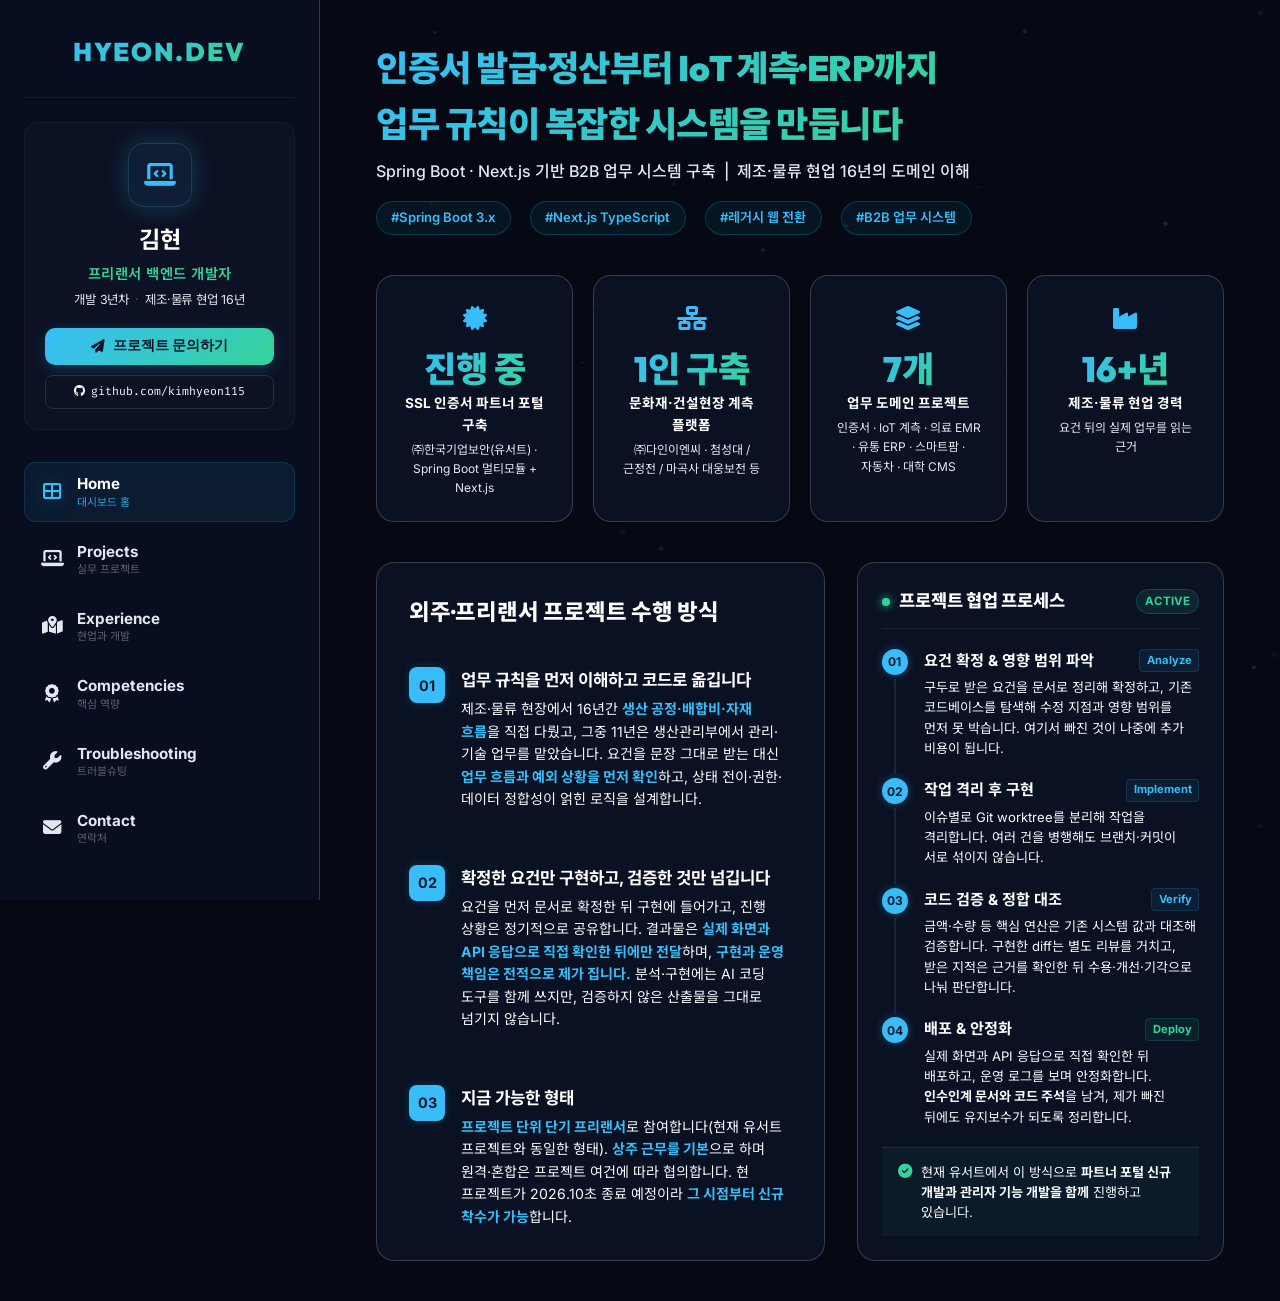
==== commit 1937b23f: "content: 스마트팜 수집 데이터 이상 원인 규명 사례 추가 담당 경계가 갈린 상황에서 원인 위치를 특정한 사례를 트러블슈팅 탭으로 복원한다. 종전에는 「버퍼 오버플로를 해결했" ====
--- a/freelance.html
+++ b/freelance.html
@@ -986,6 +986,7 @@
                             <div class="project-tabs-nav">
                                 <button class="tab-btn active" data-tab="overview"><i class="fas fa-file-lines"></i> Overview</button>
                                 <button class="tab-btn" data-tab="architecture"><i class="fas fa-sitemap"></i> Architecture</button>
+                                <button class="tab-btn" data-tab="troubleshooting"><i class="fas fa-bug"></i> Troubleshooting</button>
                             </div>
 
                             <div class="tab-content active" data-content="overview">
@@ -1036,6 +1037,19 @@
                                 </div>
                             </div>
 
+
+                            <div class="tab-content" data-content="troubleshooting">
+                                <div class="trouble-block">
+                                    <div class="trouble-section problem">
+                                        <div class="trouble-header prob-txt"><i class="fas fa-exclamation-triangle"></i> 배경 (Problem)</div>
+                                        <div class="trouble-body">사내 PLC 통신 툴이 공유하는 시스템 변수로 공정 이력을 적재하던 중, 저장되는 값이 요건과 어긋나는 현상을 확인했습니다. 설비와의 통신 구간은 별도 담당자 영역이라, 프론트 로직 문제인지 통신 툴 문제인지 <strong>원인의 위치부터 갈라내야</strong> 했습니다.</div>
+                                    </div>
+                                    <div class="trouble-section solution">
+                                        <div class="trouble-header sol-txt"><i class="fas fa-check-circle"></i> 해결</div>
+                                        <div class="trouble-body">PLC 통신 담당자와 <strong>점검 범위를 나눠</strong> 각자 구간을 검증하고, 재현 테스트를 반복하며 입력값과 적재값을 대조했습니다. 그 결과 원인이 프론트 로직이 아니라 <strong>사내 통신 툴의 버퍼 할당</strong>에 있음을 근거와 함께 규명해 보고했습니다. 해당 툴은 라이선스 제품이라 <strong>직접 수정은 담당 영역 밖</strong>이었고, 확보한 근거를 넘겨 조치되도록 했습니다.</div>
+                                    </div>
+                                </div>
+                            </div>
                         </div>
 
                         <div class="project-visual-side">
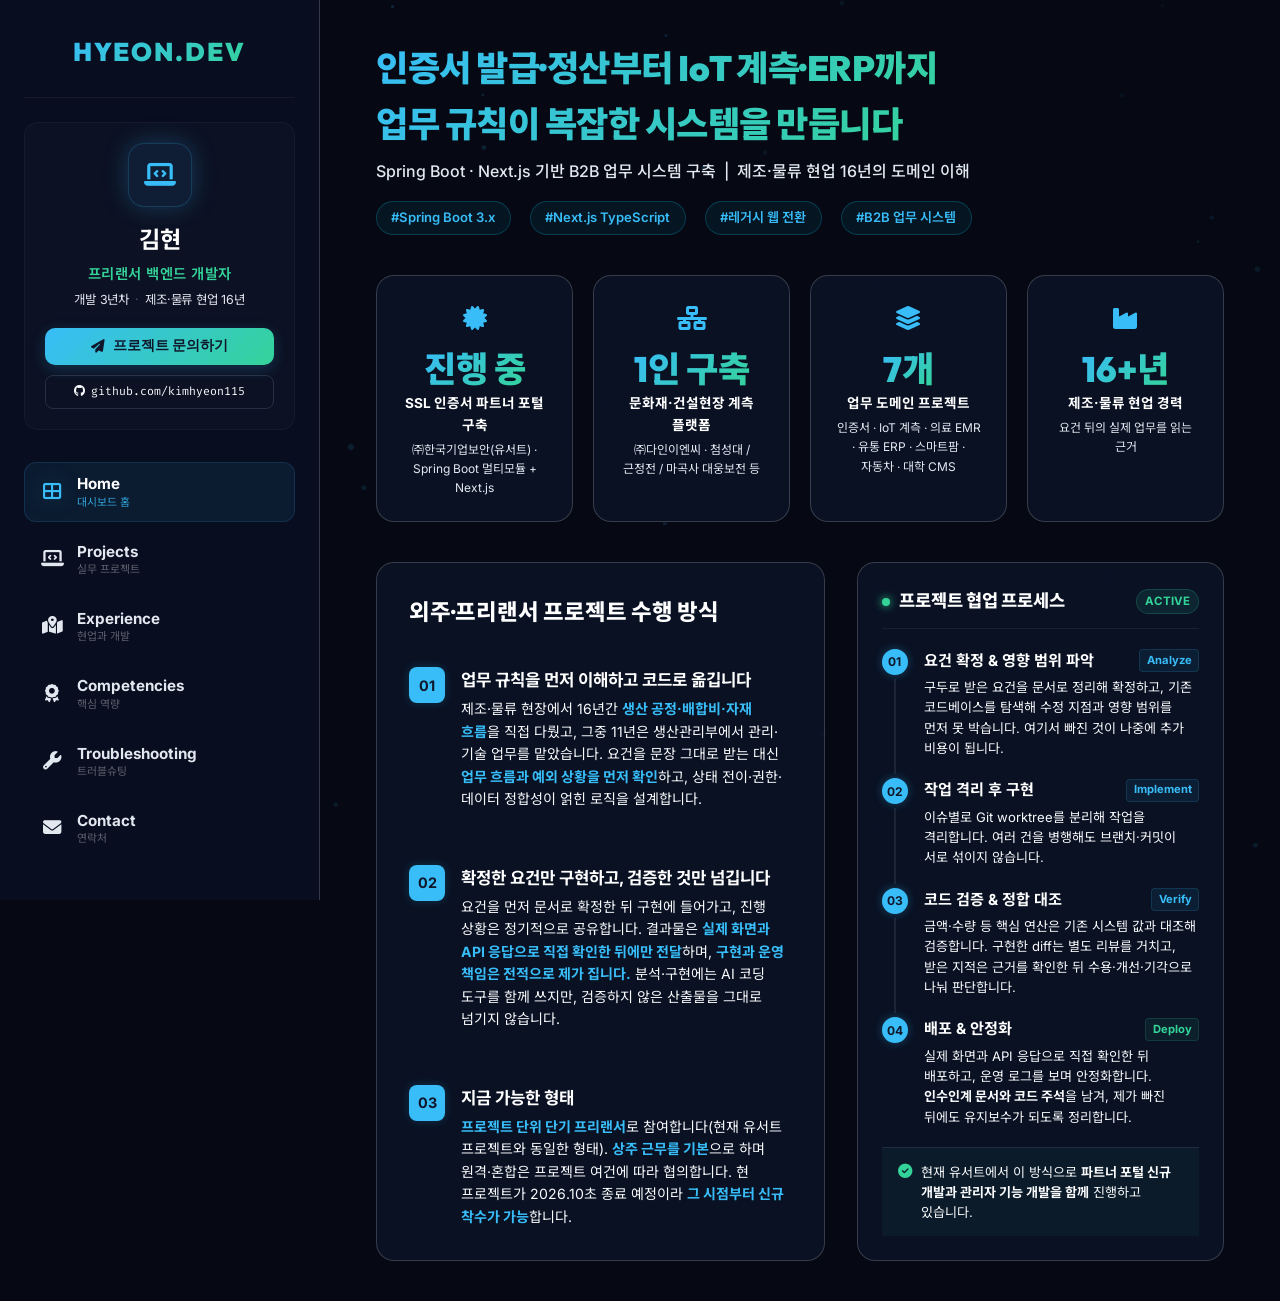
==== commit 0fda5f28: "content: 경력 정보 최신화 Co-Authored-By: Claude Sonnet 5 <noreply@anthropic.com>" ====
--- a/freelance.html
+++ b/freelance.html
@@ -413,7 +413,7 @@
                             <div class="tl-content glass-card">
                                 <div class="tl-icon-box"><i class="fas fa-certificate"></i></div>
                                 <h4>SSL/TLS 인증서 파트너 포털 구축 및 백엔드 개선 <span class="tl-status-badge">진행 중</span></h4>
-                                <span class="tl-comp">㈜이브레인소프트 (고객사: ㈜한국기업보안 / 유서트)</span>
+                                <span class="tl-comp">㈜한국기업보안 (유서트)</span>
                                 <p style="line-height: 1.7; font-size: 0.88rem;">
                                     Java 17·Spring Boot 3.2 멀티모듈 백엔드와 Next.js(TypeScript) 파트너 포털을 함께 담당하는 풀스택 개발.<br>
                                     • <strong>파트너 포털 신규 화면 개발</strong>: 기존 관리자 화면의 인증서 발급·갱신·재발급·정산 업무 흐름을 파트너 권한 체계와 사용 시나리오에 맞게 재구성해 Next.js·TypeScript로 구현.<br>
@@ -431,7 +431,7 @@
 
                         <!-- Block 1: 앤드와이즈 -->
                         <div class="timeline-block">
-                            <div class="tl-time">2026.04 ~ 2026.06</div>
+                            <div class="tl-time">2026.03 ~ 2026.06</div>
                             <div class="tl-content glass-card">
                                 <div class="tl-icon-box"><i class="fas fa-screwdriver-wrench"></i></div>
                                 <h4>대학 통합 CMS 기술지원 및 요건별 기능 커스터마이징</h4>
@@ -498,7 +498,7 @@
 
                         <!-- Block 4: 세인티 PJT 3 -->
                         <div class="timeline-block">
-                            <div class="tl-time">2024.01 ~ 2024.05</div>
+                            <div class="tl-time">2024.02 ~ 2024.06</div>
                             <div class="tl-content glass-card">
                                 <div class="tl-icon-box"><i class="fas fa-file-invoice-dollar"></i></div>
                                 <h4>소상공인 통합 ERP 웹 전환 (프론트엔드 전체 담당)</h4>
@@ -519,7 +519,7 @@
 
                         <!-- Block 5: 세인티 PJT 2 -->
                         <div class="timeline-block">
-                            <div class="tl-time">2023.09 ~ 2023.12</div>
+                            <div class="tl-time">2023.09 ~ 2024.01</div>
                             <div class="tl-content glass-card">
                                 <div class="tl-icon-box"><i class="fas fa-seedling"></i></div>
                                 <h4>버섯 스마트팜 MES 구축 (프론트엔드 전체 담당)</h4>
@@ -650,9 +650,9 @@
                     <!-- Current Engagement Brief: UCERT (text-only, not a screenshot project card) -->
                     <div class="current-engagement-brief glass-card">
                         <div class="brief-header project-card-header">
-                            <span class="project-period">2026.07 ~ 2026.10 (예정) | ㈜이브레인소프트</span>
+                            <span class="project-period">2026.07 ~ 2026.10 (예정) | ㈜한국기업보안</span>
                             <h3>SSL/TLS 인증서 파트너 포털 구축 및 백엔드 개선</h3>
-                            <span class="brief-client">고객사 ㈜한국기업보안 (유서트)</span>
+                            <span class="brief-client">유서트차세대 프로젝트</span>
                             <div class="project-badges">
                                 <span class="badge-role badge-ongoing">진행 중</span>
                                 <span class="badge-role">풀스택 담당</span>
@@ -684,7 +684,7 @@
                     <div class="project-card glass-card">
                         <div class="project-info-side">
                             <div class="project-card-header">
-                                <span class="project-period">2025.02 ~ 2026.02 (1년 1개월) | ㈜다인이엔씨</span>
+                                <span class="project-period">2025.02 ~ 2026.02 | ㈜다인이엔씨</span>
                                 <h3>국가지정 문화재·건설현장 IoT 계측 모니터링 플랫폼 재구축</h3>
                                 <div class="project-badges">
                                     <span class="badge-role">사내 유일 개발자</span>
@@ -790,7 +790,7 @@
                     <div class="project-card glass-card">
                         <div class="project-info-side">
                             <div class="project-card-header">
-                                <span class="project-period">2024.08 ~ 2024.12 (5개월) | 림팩토리</span>
+                                <span class="project-period">2024.08 ~ 2024.12 | 림팩토리</span>
                                 <h3>의원급 EMR(전자의무기록) 시스템 웹 전환 및 정밀 수납 구축</h3>
                                 <div class="project-badges">
                                     <span class="badge-role">풀스택 개발 주도</span>
@@ -888,7 +888,7 @@
                     <div class="project-card glass-card">
                         <div class="project-info-side">
                             <div class="project-card-header">
-                                <span class="project-period">2024.01 ~ 2024.05 (5개월) | ㈜세인티</span>
+                                <span class="project-period">2024.02 ~ 2024.06 | ㈜세인티</span>
                                 <h3>소상공인 통합 ERP 웹 전환 — 프론트엔드 전체 구축</h3>
                                 <div class="project-badges">
                                     <span class="badge-role">프론트엔드 전체 담당</span>
@@ -974,7 +974,7 @@
                     <div class="project-card glass-card">
                         <div class="project-info-side">
                             <div class="project-card-header">
-                                <span class="project-period">2023.09 ~ 2023.12 (4개월) | ㈜세인티</span>
+                                <span class="project-period">2023.09 ~ 2024.01 | ㈜세인티</span>
                                 <h3>버섯 스마트팜 MES 구축 및 설비 데이터 수집 자동화</h3>
                                 <div class="project-badges">
                                     <span class="badge-role">프론트엔드 전체 담당</span>
@@ -1093,7 +1093,7 @@
                             </div>
                             <div class="other-engagement-item">
                                 <strong>㈜앤드와이즈 대학 통합 CMS 기술지원</strong>
-                                <span class="oe-period">2026.04 ~ 2026.06</span>
+                                <span class="oe-period">2026.03 ~ 2026.06</span>
                                 <p>Spring MVC·MyBatis·JSP 기반 대학 CMS의 유지보수 및 기술지원. 운영 화면은 공개 동의를 받지 않아 게재하지 않으며, 수행 업무는 <a href="#domain">Experience</a> 페이지에 일반화해 기재했습니다.</p>
                             </div>
                         </div>
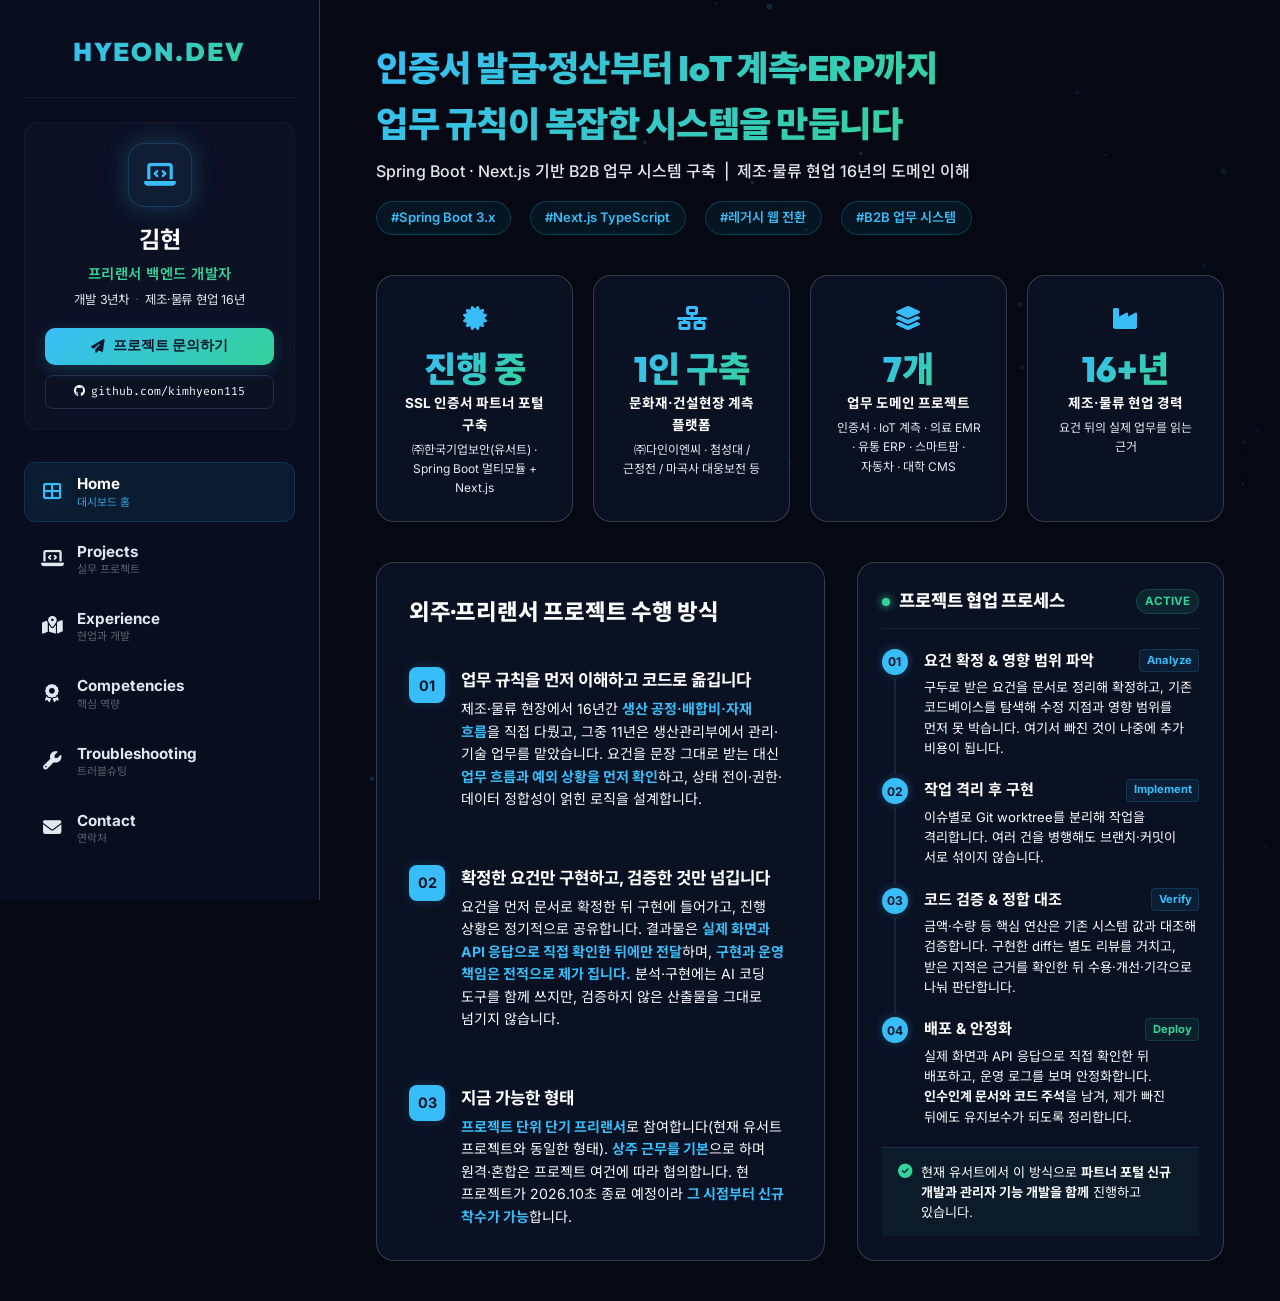
==== commit c8c84ad7: "content: 유서트 트러블슈팅 사례 2건 추가 정규직·프리랜서 두 판의 트러블슈팅 탭에 같은 카드 2장을 추가한다. - 04 외부 인증기관 접수 무음 실패 추적 및 사전 차단 " ====
--- a/freelance.html
+++ b/freelance.html
@@ -1196,6 +1196,64 @@
                             <span>#데이터마스킹</span>
                         </div>
                     </div>
+
+                    <!-- Card 4: CA Submission Silent Failure (UCERT Partner Portal) -->
+                    <div class="growth-card glass-card">
+                        <div class="growth-card-header">
+                            <span class="growth-num">04</span>
+                            <div class="growth-icon-box">
+                                <i class="fas fa-plug"></i>
+                            </div>
+                            <div>
+                                <h4>외부 인증기관 접수 무음 실패 추적 및 사전 차단</h4>
+                                <span class="growth-sub">Silent Failure Root-Cause Tracing & Single-Rule Validation</span>
+                            </div>
+                        </div>
+                        <div class="growth-body">
+                            <div class="growth-section">
+                                <span class="growth-label bg">배경</span>
+                                <p>유서트 SSL 인증서 파트너 포털에서 파트너가 접수한 주문이 화면에는 정상 「접수」로 보였지만, 실제로는 외부 인증기관(CA) 접수 배치 대상에서 빠지거나 CA에서 거부된 채 멈춰 있었습니다. 오류 화면도 실패 이력도 남지 않아 사용자는 접수가 끝난 줄 알고 기다리는 구조였습니다.</p>
+                            </div>
+                            <div class="growth-section">
+                                <span class="growth-label grow">해결</span>
+                                <p>CA 응답 지점에서 데이터 흐름을 거꾸로 추적해 「기업 마스터 주소 공백 → 주문 등록 시 신청사 정보로 복사 → 고객사 미입력 시 대체 저장 → CSR 주소 공백 → CA 거부」로 이어지는 원인 사슬을 확정했습니다. 입력 DTO 필수값 검증은 대체 로직이 빈 값을 채워 방어 효과가 없다고 판단했고, CA 3사의 CSR 생성 경로를 모두 따라가 같은 주소 규칙이 필요함을 확인했습니다. 판정 규칙을 한 곳으로 모아 주문 등록 사전 차단·CA 접수 사유 반려·기업정보 영문주소 검증 세 지점에 적용하고, 확인 모달 전에 사전점검 API를 호출해 CA 전송 전에 사용자가 사유를 보고 고칠 수 있게 바꿨습니다.</p>
+                            </div>
+                        </div>
+                        <div class="growth-tags">
+                            <span>#원인추적</span>
+                            <span>#외부연동</span>
+                            <span>#검증규칙단일화</span>
+                        </div>
+                    </div>
+
+                    <!-- Card 5: AI Workflow Rules Enforced by Git Hooks (UCERT) -->
+                    <div class="growth-card glass-card">
+                        <div class="growth-card-header">
+                            <span class="growth-num">05</span>
+                            <div class="growth-icon-box">
+                                <i class="fas fa-robot"></i>
+                            </div>
+                            <div>
+                                <h4>AI 개발 절차를 문서가 아닌 시스템으로 강제</h4>
+                                <span class="growth-sub">Git Hook Guards for AI Agent Workflow</span>
+                            </div>
+                        </div>
+                        <div class="growth-body">
+                            <div class="growth-section">
+                                <span class="growth-label bg">배경</span>
+                                <p>Claude Code 기반 이슈별 worktree 파이프라인에서 「커밋 전 전수 점검」과 「기능 1개 = 커밋 1개」 규칙을 스킬 문서로 두었지만, 작업이 길어지면 절차가 기억에 의존해 실행되며 생략됐습니다. 점검 없이 들어간 보완분에서 실제 결함이 나왔고, 한 이슈에 수십 건의 커밋이 공용 브랜치에 쌓여 동료의 이력이 묻혔습니다.</p>
+                            </div>
+                            <div class="growth-section">
+                                <span class="growth-label grow">해결</span>
+                                <p>끝까지 지켜진 규칙은 훅으로 강제된 것뿐이라는 점에 착안해 절차를 Git 훅 가드로 옮겼습니다. pre-commit은 점검 스크립트 통과 시 staged diff 지문으로 도장을 발급하고 도장이 없으면 커밋을 차단하며, commit-msg·pre-push는 문서 커밋 중복과 이슈 혼입을 막습니다. 이후 리뷰 도장이 diff 지문에 묶여 피드백마다 AI 교차리뷰가 7회 이상 재실행되는 부작용이 생겨, 도장 기준을 작업 단위(worktree)로 바꾸고 AI 리뷰는 초회 1회·이후 보완 검수는 사람이 맡도록 역할을 재설계했습니다. 한 이슈의 커밋이 24건에서 3건으로 정리됐습니다.</p>
+                            </div>
+                        </div>
+                        <div class="growth-tags">
+                            <span>#AI에이전트운영</span>
+                            <span>#GitHooks</span>
+                            <span>#프로세스자동화</span>
+                        </div>
+                    </div>
                 </div>
             </section>
 
